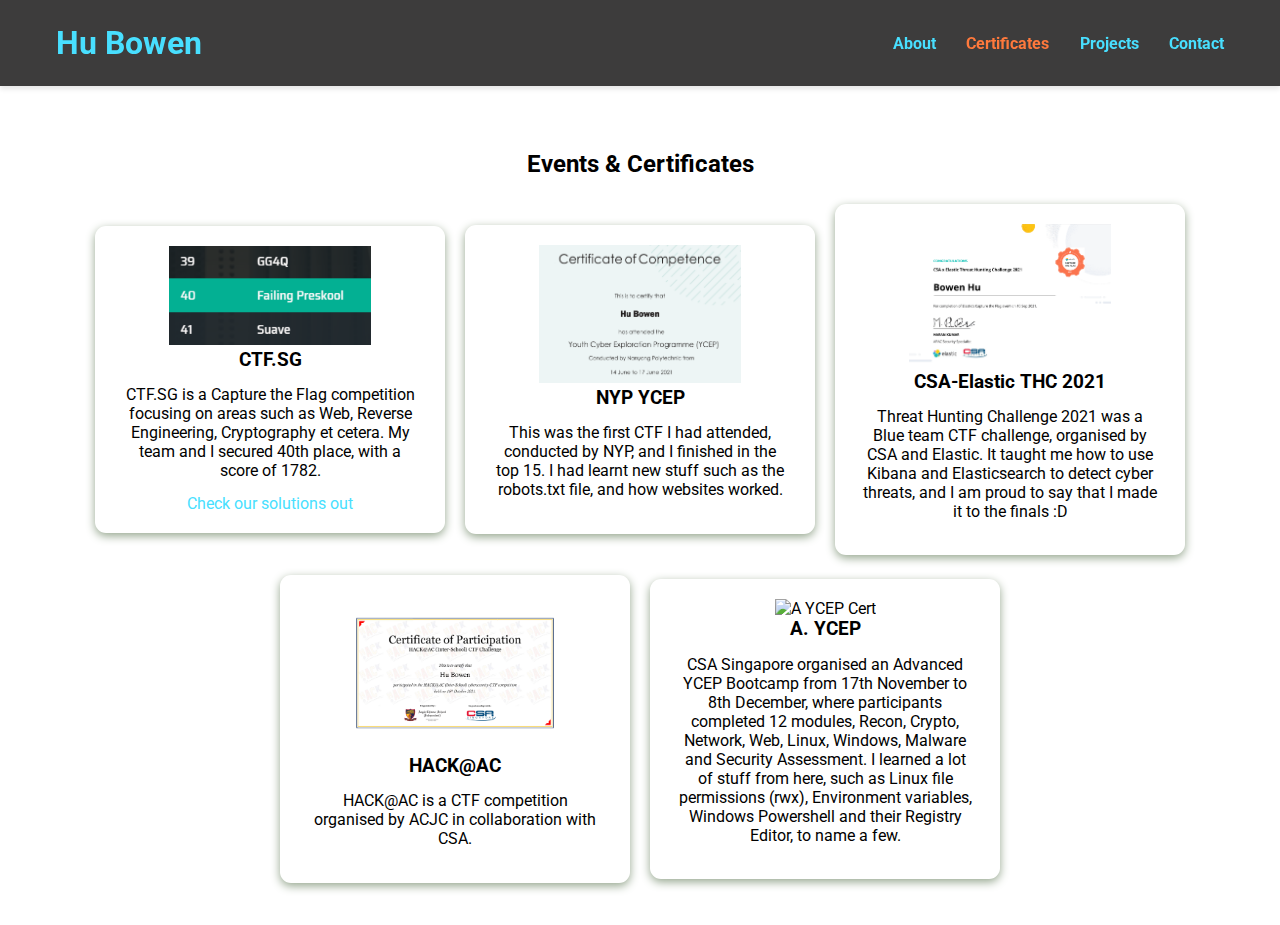
==== certs.html @ 8ffe0ab8 "Added HACK@AC" ====
<!DOCTYPE html>
<html lang="en">
<head>
    <meta charset="UTF-8">
    <meta http-equiv="X-UA-Compatible" content="IE=edge" />
    <meta name="viewport" content="width=device-width, initial-scale=1.0" />
    <title>Hu Bowen | Certificates</title>
    
    <!-- CSS -->
    <link rel="stylesheet" href="assets/css/styles.css"/>

    <!-- Favicons -->
    <link rel="icon" type="image/png" sizes="32x32" href="assets/icons/favicon-32x32.png">

    <!-- CSS CDN -->
    <link rel="stylesheet" href="https://cdnjs.cloudflare.com/ajax/libs/animate.css/4.1.1/animate.min.css">
</head>
<body>
    <!-- Nav Bar -->
    <nav>
        <h1>Hu Bowen</h1>
        <ul class="navigation">
            <li><a href="./index.html" class="nav_link">About</a></li>
            <li><a href="./certs.html" class="nav_link active">Certificates</a></li>
            <li><a href="./projects.html" class="nav_link">Projects</a></li>
            <li><a href="./contact.html" class="nav_link">Contact</a></li>
        </ul>

        <button class="burger-menu" id="burger-menu">
           <ion-icon class="bars" name="menu-outline"></ion-icon>
        </button>
    </nav>

    <!-- Transition Handler -->
    <main id="swup" class="transition-fade">
        <!-- Certificates -->
        <section class="certificates" id="certs">
            <h2 class="certs-header">Events & Certificates</h2>

            <div class="certs-container">
                <div class="cert-container cert-card">
                    <img src="assets/images/certs/CTFSG.png" alt="CTFSG" loading="lazy" class="certs-pic"/>
                    <h3 class="cert-title">CTF.SG</h3>
                    <p class="cert-details">
                        CTF.SG is a Capture the Flag competition focusing on areas such as Web,
                        Reverse Engineering, Cryptography et cetera. My team and I secured 40th place, with a score of 1782.
                    </p>
                    <a href="https://gist.github.com/wHo69/78b3a89e1e554e4aa8acd1f747c361bf">Check our solutions out</a>
                </div>

                <div class="cert-container cert-card">
                        <img src="assets/images/certs/YCEP_Bowen-cropped.png" alt="YCEP" loading="lazy" class="certs-pic"/>
                        <h3 class="cert-title">NYP YCEP</h3>
                        <p class="cert-details">
                            This was the first CTF I had attended, conducted by NYP, and I finished in the top 15.
                            I had learnt new stuff such as the robots.txt file, and how websites worked.
                        </p>
                </div>

                <div class="cert-container cert-card">
                        <img src="assets/images/certs/Bowen_THC2021_Cert-1.png" alt="THC CTF" loading="lazy" class="certs-pic"/>
                        <h3 class="cert-title">CSA-Elastic THC 2021</h3>
                        <p class="cert-details">
                            Threat Hunting Challenge 2021 was a Blue team CTF challenge, organised by CSA and Elastic.
                            It taught me how to use Kibana and Elasticsearch to detect cyber threats, and I am proud
                            to say that I made it to the finals :D
                        </p>
                </div>
            </div>

            <div class="certs-container">
                <div class="cert-container cert-card">
                    <img src="assets/images/certs/HACK@AC_HB-1.png" alt="HACK@AC" loading="lazy" class="certs-pic"/>
                    <h3 class="cert-title">HACK@AC</h3>
                    <p class="cert-details">
                        HACK@AC is a CTF competition organised by ACJC in collaboration with CSA.
                    </p>
                </div>

                <div class="cert-container cert-card">
                    <img src="assets/images/certs/52. Hu-Bowen-cert.png" alt="A YCEP Cert" loading="lazy" class="certs-pic"/>
                    <h3 class="cert-title">A. YCEP</h3>
                    <p class="cert-details">
                        CSA Singapore organised an Advanced YCEP Bootcamp from 17th November to 8th December, where participants
                        completed 12 modules, Recon, Crypto, Network, Web, Linux, Windows, Malware and Security Assessment.
                        I learned a lot of stuff from here, such as Linux file permissions (rwx), Environment variables,
                        Windows Powershell and their Registry Editor, to name a few.
                    </p>
                </div>
            </div>
        </section>
    </main>
    
    <!-- Script Sources -->
    <script src="https://unpkg.com/swup@latest/dist/swup.min.js"></script> 
    <script src="assets/js/app.js"></script>

    <!-- Ion icons scripts -->
    <script type="module" src="https://unpkg.com/ionicons@5.5.2/dist/ionicons/ionicons.esm.js"></script>
    <script nomodule src="https://unpkg.com/ionicons@5.5.2/dist/ionicons/ionicons.js"></script>
</body>
</html>
---- assets/css/styles.css ----
@import url("https://fonts.googleapis.com/css2?family=Roboto:ital,wght@0,400;0,900;1,700&display=swap");

/* Variables */
:root {
    --font-family: "Roboto", sans-serf;
    --normal-font: 400;
    --bold-font: 700;
    --bolder-font: 900;
    --bg-color: #3d3c3c;
    --primary-color: #48dfff;
    --secondary-color: #ff793c;
    --primary-shadow: #95a68e;
    --secondary-shadow: #a17a69;
    --bottom-margin: 0.5rem;
    --bottom-margin-2: 1rem;
    --line-height: 1.7rem;
    --transition: 0.3s;
}

html {
    scroll-behavior: smooth;
}

/* CSS Resets */
* {
    margin: 0;
    padding: 0;
    box-sizing: border-box;
}

ul {
    list-style-type: none;
}

a {
    text-decoration: none;
    color: var(--primary-color);
}

a:hover {
    color: var(--secondary-color);
}

body {
    font-family: var(--font-family);
}

/* Page Transitions */
.transition-fade {
    opacity: 1;
    transition: 0.5s;
}

html.is-animating .transition-fade {
    opacity: 0;
}

/* Nav Bar Styling */
nav {
    position: sticky;
    top: 0;
    left: 0;
    z-index: 1;
    display: flex;
    align-items: center;
    justify-content: space-between;
    padding: 1.5rem 3.5rem;
    background-color: var(--bg-color);
    box-shadow: 0 3px 5px rgba(0, 0, 0, 0.1);
}

.active {
    color: var(--secondary-color);
}

nav h1 {
    color: var(--primary-color);
}

nav a {
    color: var(--primary-color);
    transition: var(--transition);
}
nav a:hover {
    color: var(--secondary-color);
    border-bottom: 2px solid var(--secondary-color);
}

nav ul {
    display: flex;
    gap: 1.9rem;
}

nav ul li {
    font-weight: var(--bold-font);
}

/* Hide Burger */
.burger-menu {
    color: var(--primary-color);
    font-size: 2rem;
    border: 0;
    background-color: transparent;
    cursor: pointer;
    display: none;
}

/* About Me Styling */
.hero {
    display: flex;
    align-items: center;
    justify-content: center;
    gap: 2.5rem;
    max-width: 68.75rem;
    margin: auto;
}

.hero img {
    height: 25rem;
    width: 25rem;
}

.bio {
    width: 25rem;
    padding: 0.625rem;
    border-radius: 6px;
    box-shadow: 0 2px 15px 2px var(--primary-shadow);
}

.bio h1 {
    margin-bottom: var(--bottom-margin);
}

.bio p {
    line-height: var(--line-height);
    padding: 0.3rem 0;
}

/* Skills Styling */
.skills {
    max-width: 68.75rem;
    text-align: center;
    margin: 2.5rem auto auto;
}

.skill-header {
    margin-bottom: 1rem;
}

.skills-wrapper img {
    padding: 1.25rem;
}

.icon {
    width: 11.875rem;
    height: 11.25rem;
}

.icon-card {
    background-color: #fff;
    border-radius: 11px;
    box-shadow: 0 3px 10px var(--secondary-shadow);
    padding: 20px;
    margin: 10px;
}

/* Certs Styling */
.certificates {
    padding: 32px 0;
    margin-top: 2rem;
}

.certs-pic {
    width: 65%;
    height: 60%;
}

.certs-container {
    display: flex;
    align-items: center;
    justify-content: center;
}

.certs-header {
    text-align: center;
    margin-bottom: 1rem;
}

.cert-container {
    text-align: center;
    width: 21.875rem;
    padding: 1rem;
}

.cert-container p {
    padding: 0.4rem;
}

.cert-title {
    margin-bottom: var(--bottom-margin);
}

.cert-details {
    margin-bottom: var(--bottom-margin);
}

.cert-card {
    background-color: #fff;
    border-radius: 11px;
    box-shadow: 0 3px 10px var(--primary-shadow);
    padding: 20px;
    margin: 10px;
}

/* Small device Styling */
@media screen and (max-width: 720px) {
    /* Nav Bar */
    nav ul {
        position: fixed;
        background-color: var(--bg-color);
        flex-direction: column;
        top: 86px;
        left: 50%;
        width: 50%;
        text-align: center;
        transform: translateX(120%);
        transition: transform 0.5s ease-in;
    }
    nav ul li {
        margin: 8px;
    }
    .burger-menu {
        display: block;
    }
    nav ul.show {
        transform: translateX(0);
    }

    /* About Me */
    .hero {
        margin-top: -1rem;
        flex-direction: column;
        gap: 0;
    }
    .hero img {
        height: 20rem;
        width: 20rem;
    }
    .bio {
        width: 20.5rem;
    }

    /* Skill Section */
    .icon {
        width: 5.875rem;
        height: 5.875rem;
    }

    /* Certs Section */
    .certs-container {
        flex-direction: column;
    }
    .cert-container {
        width: 20.875rem;
    }
}

/* For ultra small displays */
@media screen and (max-width: 420px) {
    .hero img {
        height: 15rem;
        width: 15rem;
    }
    
    .bio {
        width: 18.3rem;
    }

    .cert-container {
        width: 17.875rem;
    }
}
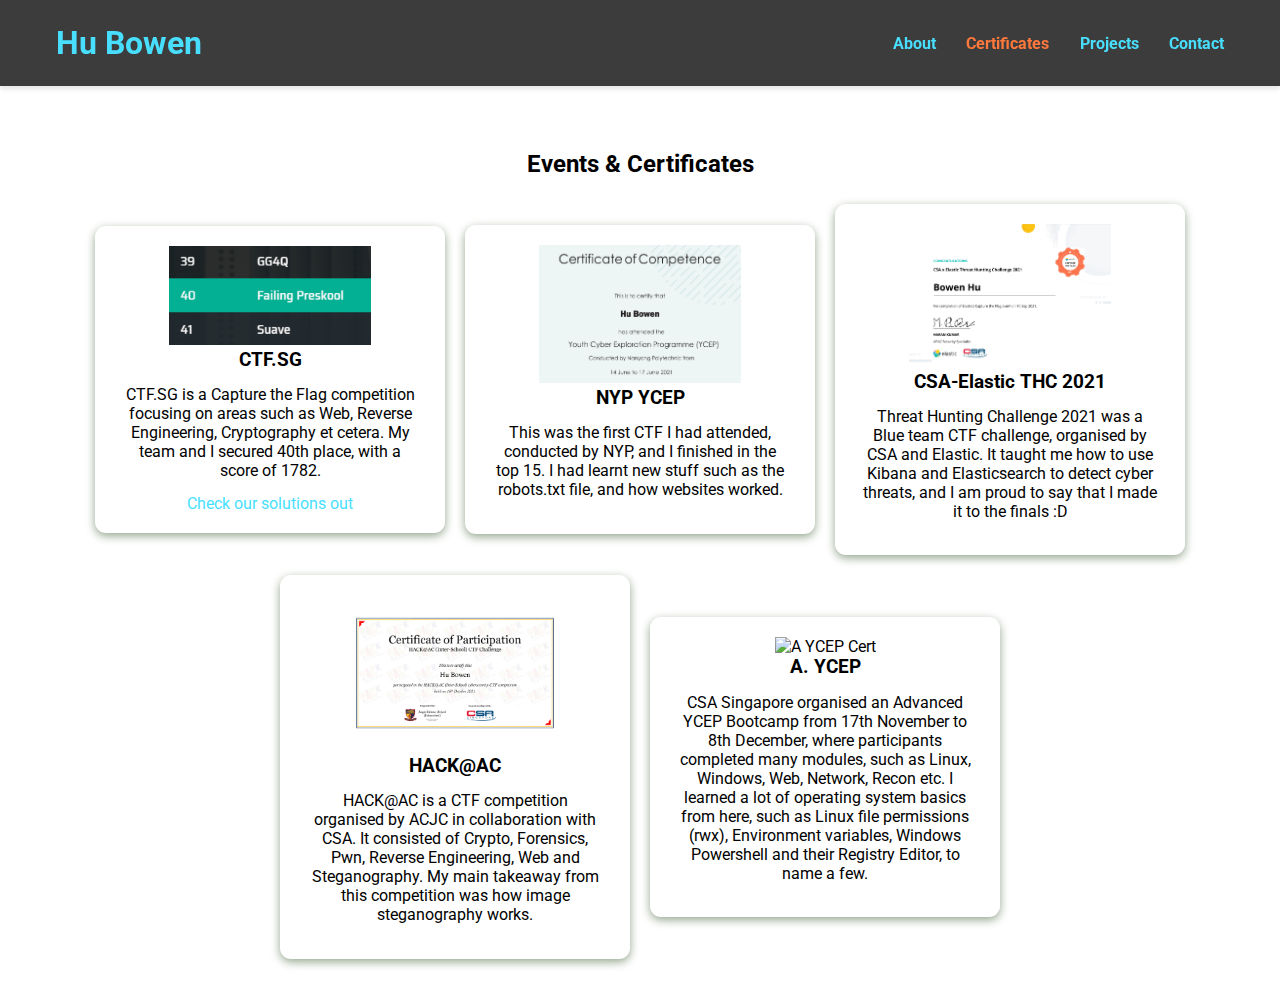
==== commit 6183c88f: "Updated HACK@AC" ====
--- a/certs.html
+++ b/certs.html
@@ -38,7 +38,7 @@
             <h2 class="certs-header">Events & Certificates</h2>
 
             <div class="certs-container">
-                <div class="cert-container cert-card">
+                <div class="cert-container cert-card animate__animated animate__pulse">
                     <img src="assets/images/certs/CTFSG.png" alt="CTFSG" loading="lazy" class="certs-pic"/>
                     <h3 class="cert-title">CTF.SG</h3>
                     <p class="cert-details">
@@ -48,7 +48,7 @@
                     <a href="https://gist.github.com/wHo69/78b3a89e1e554e4aa8acd1f747c361bf">Check our solutions out</a>
                 </div>
 
-                <div class="cert-container cert-card">
+                <div class="cert-container cert-card animate__animated animate__pulse">
                         <img src="assets/images/certs/YCEP_Bowen-cropped.png" alt="YCEP" loading="lazy" class="certs-pic"/>
                         <h3 class="cert-title">NYP YCEP</h3>
                         <p class="cert-details">
@@ -57,7 +57,7 @@
                         </p>
                 </div>
 
-                <div class="cert-container cert-card">
+                <div class="cert-container cert-card animate__animated animate__pulse">
                         <img src="assets/images/certs/Bowen_THC2021_Cert-1.png" alt="THC CTF" loading="lazy" class="certs-pic"/>
                         <h3 class="cert-title">CSA-Elastic THC 2021</h3>
                         <p class="cert-details">
@@ -69,21 +69,23 @@
             </div>
 
             <div class="certs-container">
-                <div class="cert-container cert-card">
+                <div class="cert-container cert-card animate__animated animate__pulse">
                     <img src="assets/images/certs/HACK@AC_HB-1.png" alt="HACK@AC" loading="lazy" class="certs-pic"/>
                     <h3 class="cert-title">HACK@AC</h3>
                     <p class="cert-details">
-                        HACK@AC is a CTF competition organised by ACJC in collaboration with CSA.
+                        HACK@AC is a CTF competition organised by ACJC in collaboration with CSA. It consisted of
+                        Crypto, Forensics, Pwn, Reverse Engineering, Web and Steganography. My main takeaway from this
+                        competition was how image steganography works.
                     </p>
                 </div>
 
-                <div class="cert-container cert-card">
+                <div class="cert-container cert-card animate__animated animate__pulse">
                     <img src="assets/images/certs/52. Hu-Bowen-cert.png" alt="A YCEP Cert" loading="lazy" class="certs-pic"/>
                     <h3 class="cert-title">A. YCEP</h3>
                     <p class="cert-details">
                         CSA Singapore organised an Advanced YCEP Bootcamp from 17th November to 8th December, where participants
-                        completed 12 modules, Recon, Crypto, Network, Web, Linux, Windows, Malware and Security Assessment.
-                        I learned a lot of stuff from here, such as Linux file permissions (rwx), Environment variables,
+                        completed many modules, such as Linux, Windows, Web, Network, Recon etc.
+                        I learned a lot of operating system basics from here, such as Linux file permissions (rwx), Environment variables,
                         Windows Powershell and their Registry Editor, to name a few.
                     </p>
                 </div>
--- a/assets/css/styles.css
+++ b/assets/css/styles.css
@@ -35,6 +35,7 @@
 a {
     text-decoration: none;
     color: var(--primary-color);
+    transition: var(--transition);
 }
 
 a:hover {
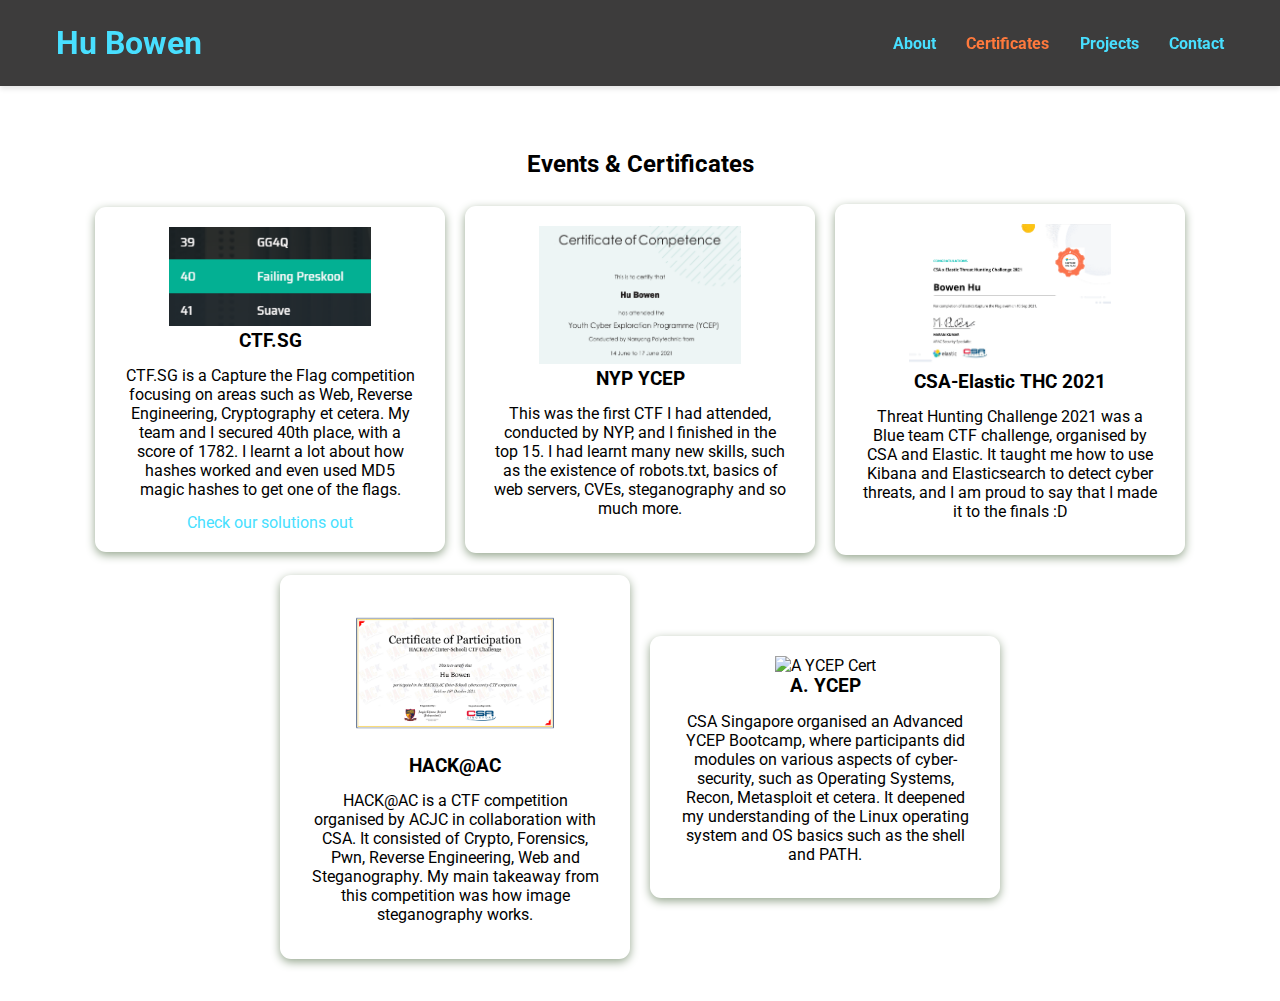
==== commit 5610302a: "Update certs.html" ====
--- a/certs.html
+++ b/certs.html
@@ -44,6 +44,8 @@
                     <p class="cert-details">
                         CTF.SG is a Capture the Flag competition focusing on areas such as Web,
                         Reverse Engineering, Cryptography et cetera. My team and I secured 40th place, with a score of 1782.
+                        I learnt a lot about how hashes worked and even used MD5 magic hashes to get one of
+                        the flags.
                     </p>
                     <a href="https://gist.github.com/wHo69/78b3a89e1e554e4aa8acd1f747c361bf">Check our solutions out</a>
                 </div>
@@ -53,7 +55,8 @@
                         <h3 class="cert-title">NYP YCEP</h3>
                         <p class="cert-details">
                             This was the first CTF I had attended, conducted by NYP, and I finished in the top 15.
-                            I had learnt new stuff such as the robots.txt file, and how websites worked.
+                            I had learnt many new skills, such as the existence of robots.txt, basics of web servers,
+                            CVEs, steganography and so much more.
                         </p>
                 </div>
 
@@ -83,10 +86,9 @@
                     <img src="assets/images/certs/52. Hu-Bowen-cert.png" alt="A YCEP Cert" loading="lazy" class="certs-pic"/>
                     <h3 class="cert-title">A. YCEP</h3>
                     <p class="cert-details">
-                        CSA Singapore organised an Advanced YCEP Bootcamp from 17th November to 8th December, where participants
-                        completed many modules, such as Linux, Windows, Web, Network, Recon etc.
-                        I learned a lot of operating system basics from here, such as Linux file permissions (rwx), Environment variables,
-                        Windows Powershell and their Registry Editor, to name a few.
+                        CSA Singapore organised an Advanced YCEP Bootcamp, where participants did modules on various aspects
+                        of cyber-security, such as Operating Systems, Recon, Metasploit et cetera. It deepened my understanding
+                        of the Linux operating system and OS basics such as the shell and PATH.
                     </p>
                 </div>
             </div>
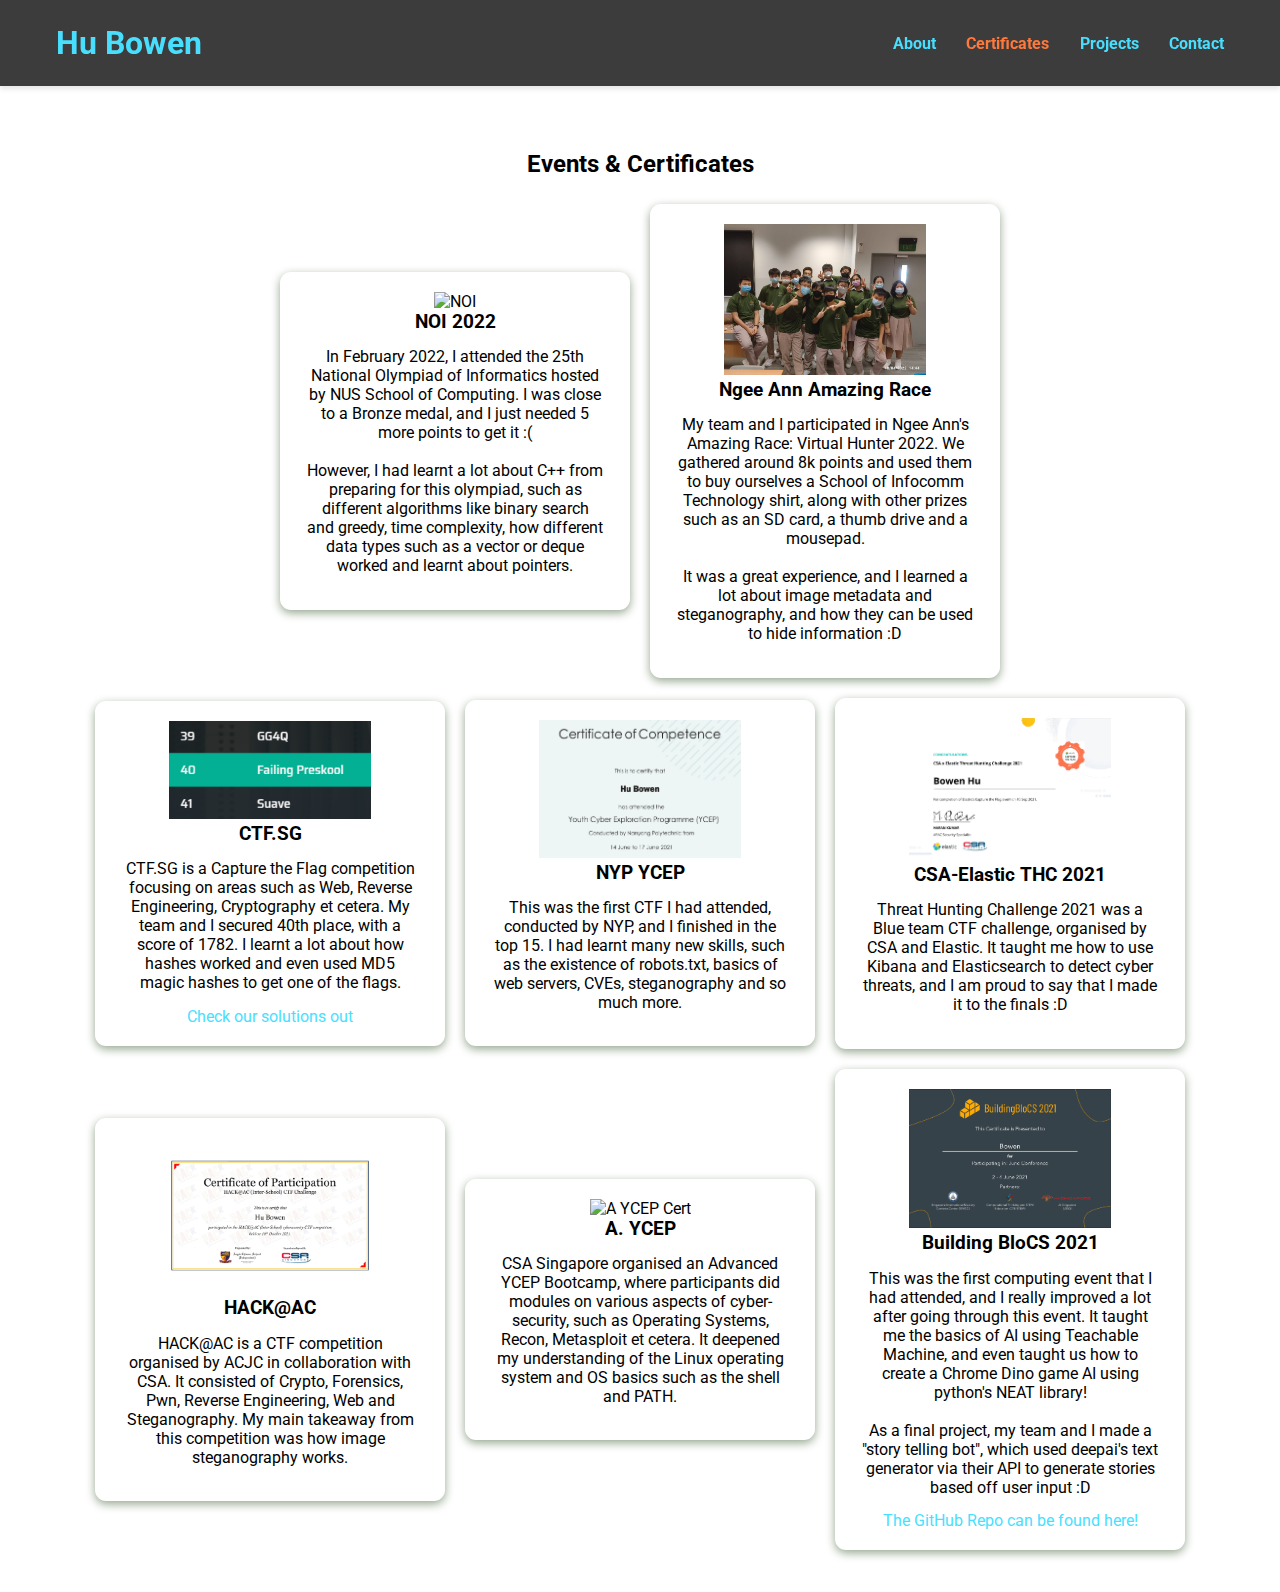
==== commit 94508f95: "Added NP Amazing Race" ====
--- a/certs.html
+++ b/certs.html
@@ -36,6 +36,34 @@
         <!-- Certificates -->
         <section class="certificates" id="certs">
             <h2 class="certs-header">Events & Certificates</h2>
+
+            <div class="certs-container">
+                <div class="cert-container cert-card animate__animated animate__pulse">
+                    <img src="assets/images/certs/NOI.jpeg" alt="NOI" loading="lazy" class="certs-pic"/>
+                    <h3 class="cert-title">NOI 2022</h3>
+                    <p class="cert-details">
+                        In February 2022, I attended the 25th National Olympiad of Informatics hosted by NUS School of Computing.
+                        I was close to a Bronze medal, and I just needed 5 more points to get it :(
+                        <br><br>
+                        However, I had learnt a lot about C++ from preparing for this olympiad, such as different algorithms
+                        like binary search and greedy, time complexity, how different data types such as a vector or deque worked
+                        and learnt about pointers.
+                    </p>
+                </div>
+
+                <div class="cert-container cert-card animate__animated animate__pulse">
+                    <img src="assets/images/certs/AmazingRace.jpg" alt="NP Amazing Race" loading="lazy" class="certs-pic"/>
+                    <h3 class="cert-title">Ngee Ann Amazing Race</h3>
+                    <p class="cert-details">
+                        My team and I participated in Ngee Ann's Amazing Race: Virtual Hunter 2022. We gathered
+                        around 8k points and used them to buy ourselves a School of Infocomm Technology shirt,
+                        along with other prizes such as an SD card, a thumb drive and a mousepad.
+                        <br><br>
+                        It was a great experience, and I learned a lot about image metadata and steganography,
+                        and how they can be used to hide information :D
+                    </p>
+                </div>
+            </div>
 
             <div class="certs-container">
                 <div class="cert-container cert-card animate__animated animate__pulse">
@@ -91,6 +119,21 @@
                         of the Linux operating system and OS basics such as the shell and PATH.
                     </p>
                 </div>
+
+                <div class="cert-container cert-card animate__animated animate__pulse">
+                    <img src="assets/images/certs/Bowen%20-%20June%20Conference-1.png" alt="Building BloCS" loading="lazy" class="certs-pic"/>
+                    <h3 class="cert-title">Building BloCS 2021</h3>
+                    <p class="cert-details">
+                        This was the first computing event that I had attended, and I really improved a lot after going
+                        through this event. It taught me the basics of AI using Teachable Machine, and even taught us
+                        how to create a Chrome Dino game AI using python's NEAT library!
+                        <br><br>
+                        As a final project, my team and I made a "story telling bot", which used deepai's text generator
+                        via their API to generate stories based off user input :D
+                    </p>
+
+                    <a href="https://github.com/junjayng1508/BBCSAIWinpetition2021Team2_icantfindaname.py">The GitHub Repo can be found here!</a>
+                </div>
             </div>
         </section>
     </main>
--- a/assets/css/styles.css
+++ b/assets/css/styles.css
@@ -190,7 +190,6 @@
 .cert-container {
     text-align: center;
     width: 21.875rem;
-    padding: 1rem;
 }
 
 .cert-container p {
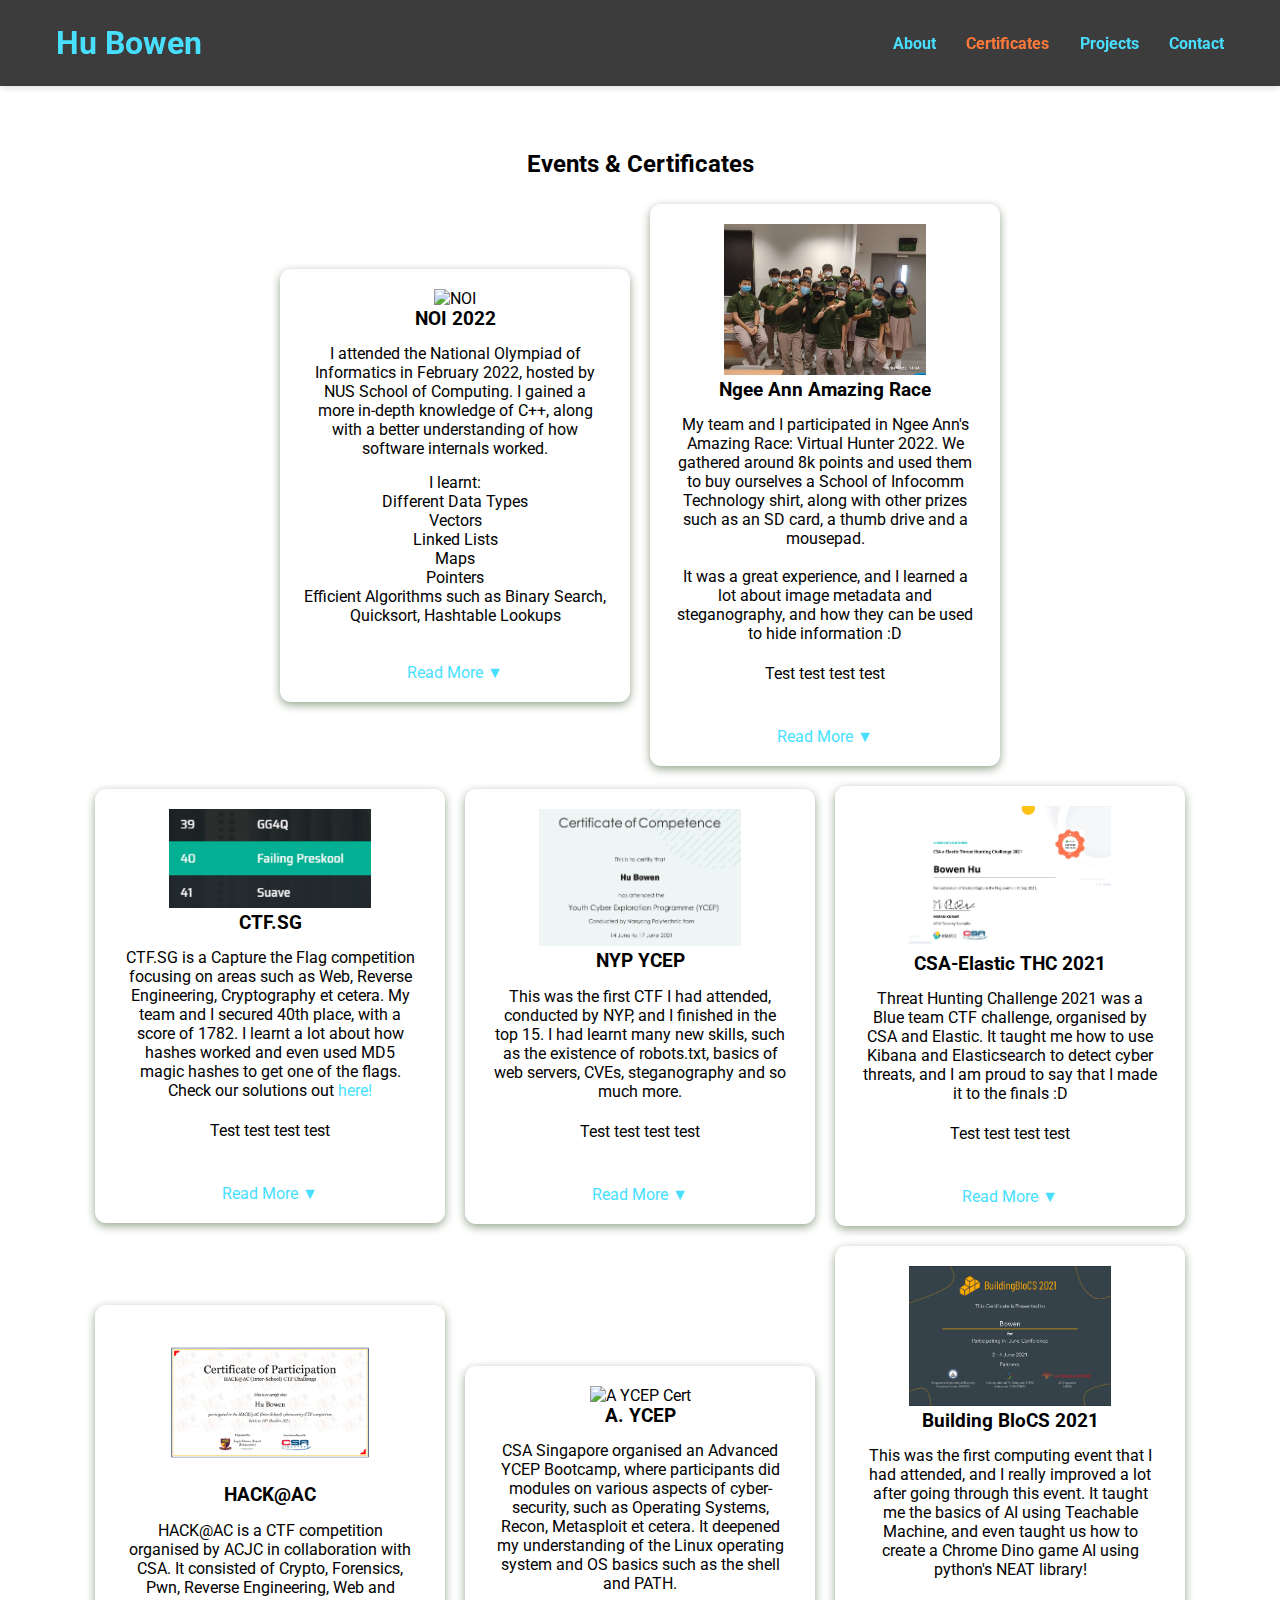
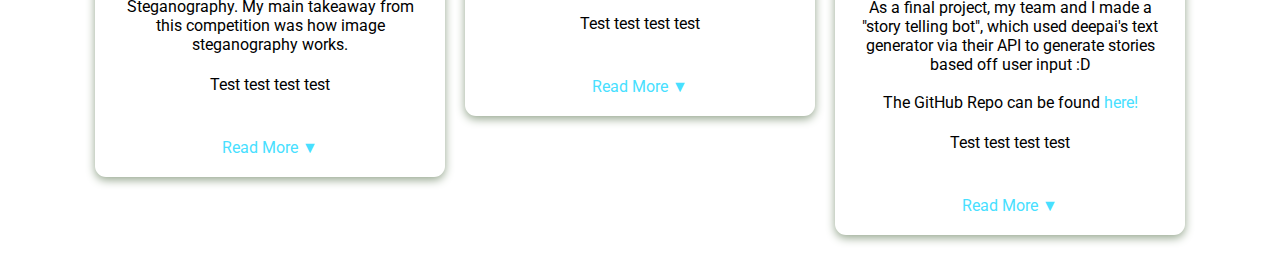
==== commit 03fe0bc9: "Added read more and touched up certs." ====
--- a/certs.html
+++ b/certs.html
@@ -1,13 +1,17 @@
 <!DOCTYPE html>
+<!--suppress HtmlUnknownAnchorTarget -->
 <html lang="en">
 <head>
     <meta charset="UTF-8">
     <meta http-equiv="X-UA-Compatible" content="IE=edge" />
     <meta name="viewport" content="width=device-width, initial-scale=1.0" />
     <title>Hu Bowen | Certificates</title>
-    
+
     <!-- CSS -->
     <link rel="stylesheet" href="assets/css/styles.css"/>
+
+    <!-- Scripts -->
+    <script src="https://ajax.googleapis.com/ajax/libs/jquery/2.1.1/jquery.min.js"></script>
 
     <!-- Favicons -->
     <link rel="icon" type="image/png" sizes="32x32" href="assets/icons/favicon-32x32.png">
@@ -31,6 +35,18 @@
         </button>
     </nav>
 
+    <!-- Read More / Read Less Handler -->
+    <script type="text/javascript">
+        function readMoreLess(textToShow, btn) {
+            btn.click(function(){
+                var readmore = textToShow;
+                var aText = readmore.is(':visible') ? 'Read More ▼' : 'Read Less ▲';
+                $(this).text(aText);
+                readmore.slideToggle();
+            });
+        }
+    </script>
+
     <!-- Transition Handler -->
     <main id="swup" class="transition-fade">
         <!-- Certificates -->
@@ -42,13 +58,30 @@
                     <img src="assets/images/certs/NOI.jpeg" alt="NOI" loading="lazy" class="certs-pic"/>
                     <h3 class="cert-title">NOI 2022</h3>
                     <p class="cert-details">
-                        In February 2022, I attended the 25th National Olympiad of Informatics hosted by NUS School of Computing.
-                        I was close to a Bronze medal, and I just needed 5 more points to get it :(
-                        <br><br>
-                        However, I had learnt a lot about C++ from preparing for this olympiad, such as different algorithms
-                        like binary search and greedy, time complexity, how different data types such as a vector or deque worked
-                        and learnt about pointers.
-                    </p>
+                        I attended the National Olympiad of Informatics in February 2022, hosted by NUS School of Computing.
+                        I gained a more in-depth knowledge of C++, along with a better understanding of how software internals worked.
+                    </p>
+                    <ul id="readmore-noi" class="hidden-more">
+                        <li>I learnt:</li>
+                        <li>Different Data Types
+                            <ul>
+                                <li>Vectors</li>
+                                <li>Linked Lists</li>
+                                <li>Maps</li>
+                                <li>Pointers</li>
+                            </ul>
+                        </li>
+                        <li>Efficient Algorithms such as Binary Search, Quicksort, Hashtable Lookups</li>
+                    </ul>
+                    <br><br>
+                    <a class="read-more" id="a-noi">Read More ▼</a>
+
+                    <script type="text/javascript">
+                        readMoreLess($("#readmore-noi"), $("#a-noi"));
+                        document.addEventListener("swup:contentReplaced", function () {
+                            readMoreLess($("#readmore-noi"), $("#a-noi"));
+                        })
+                    </script>
                 </div>
 
                 <div class="cert-container cert-card animate__animated animate__pulse">
@@ -62,6 +95,19 @@
                         It was a great experience, and I learned a lot about image metadata and steganography,
                         and how they can be used to hide information :D
                     </p>
+
+                    <p id="readmore-np" class="hidden-more">
+                        Test test test test
+                    </p>
+                    <br><br>
+                    <a class="read-more" id="a-np">Read More ▼</a>
+
+                    <script type="text/javascript">
+                        readMoreLess($("#readmore-np"), $("#a-np"));
+                        document.addEventListener("swup:contentReplaced", function () {
+                            readMoreLess($("#readmore-np"), $("#a-np"));
+                        })
+                    </script>
                 </div>
             </div>
 
@@ -73,29 +119,67 @@
                         CTF.SG is a Capture the Flag competition focusing on areas such as Web,
                         Reverse Engineering, Cryptography et cetera. My team and I secured 40th place, with a score of 1782.
                         I learnt a lot about how hashes worked and even used MD5 magic hashes to get one of
-                        the flags.
-                    </p>
-                    <a href="https://gist.github.com/wHo69/78b3a89e1e554e4aa8acd1f747c361bf">Check our solutions out</a>
-                </div>
-
-                <div class="cert-container cert-card animate__animated animate__pulse">
-                        <img src="assets/images/certs/YCEP_Bowen-cropped.png" alt="YCEP" loading="lazy" class="certs-pic"/>
-                        <h3 class="cert-title">NYP YCEP</h3>
-                        <p class="cert-details">
-                            This was the first CTF I had attended, conducted by NYP, and I finished in the top 15.
-                            I had learnt many new skills, such as the existence of robots.txt, basics of web servers,
-                            CVEs, steganography and so much more.
-                        </p>
-                </div>
-
-                <div class="cert-container cert-card animate__animated animate__pulse">
-                        <img src="assets/images/certs/Bowen_THC2021_Cert-1.png" alt="THC CTF" loading="lazy" class="certs-pic"/>
-                        <h3 class="cert-title">CSA-Elastic THC 2021</h3>
-                        <p class="cert-details">
-                            Threat Hunting Challenge 2021 was a Blue team CTF challenge, organised by CSA and Elastic.
-                            It taught me how to use Kibana and Elasticsearch to detect cyber threats, and I am proud
-                            to say that I made it to the finals :D
-                        </p>
+                        the flags. Check our solutions out <a href="https://gist.github.com/wHo69/78b3a89e1e554e4aa8acd1f747c361bf">here!</a>
+                    </p>
+
+                    <p id="readmore-ctfsg" class="hidden-more">
+                        Test test test test
+                    </p>
+                    <br><br>
+                    <a class="read-more" id="a-ctfsg">Read More ▼</a>
+
+                    <script type="text/javascript">
+                        readMoreLess($("#readmore-ctfsg"), $("#a-ctfsg"));
+                        document.addEventListener("swup:contentReplaced", function () {
+                            readMoreLess($("#readmore-ctfsg"), $("#a-ctfsg"));
+                        })
+                    </script>
+                </div>
+
+                <div class="cert-container cert-card animate__animated animate__pulse">
+                    <img src="assets/images/certs/YCEP_Bowen-cropped.png" alt="YCEP" loading="lazy" class="certs-pic"/>
+                    <h3 class="cert-title">NYP YCEP</h3>
+                    <p class="cert-details">
+                        This was the first CTF I had attended, conducted by NYP, and I finished in the top 15.
+                        I had learnt many new skills, such as the existence of robots.txt, basics of web servers,
+                        CVEs, steganography and so much more.
+                    </p>
+
+                    <p id="readmore-ycep" class="hidden-more">
+                        Test test test test
+                    </p>
+                    <br><br>
+                    <a class="read-more" id="a-ycep">Read More ▼</a>
+
+                    <script type="text/javascript">
+                        readMoreLess($("#readmore-ycep"), $("#a-ycep"));
+                        document.addEventListener("swup:contentReplaced", function () {
+                            readMoreLess($("#readmore-ycep"), $("#a-ycep"));
+                        })
+                    </script>
+                </div>
+
+                <div class="cert-container cert-card animate__animated animate__pulse">
+                    <img src="assets/images/certs/Bowen_THC2021_Cert-1.png" alt="THC CTF" loading="lazy" class="certs-pic"/>
+                    <h3 class="cert-title">CSA-Elastic THC 2021</h3>
+                    <p class="cert-details">
+                        Threat Hunting Challenge 2021 was a Blue team CTF challenge, organised by CSA and Elastic.
+                        It taught me how to use Kibana and Elasticsearch to detect cyber threats, and I am proud
+                        to say that I made it to the finals :D
+                    </p>
+
+                    <p id="readmore-thc" class="hidden-more">
+                        Test test test test
+                    </p>
+                    <br><br>
+                    <a class="read-more" id="a-thc">Read More ▼</a>
+
+                    <script type="text/javascript">
+                        readMoreLess($("#readmore-thc"), $("#a-thc"));
+                        document.addEventListener("swup:contentReplaced", function () {
+                            readMoreLess($("#readmore-thc"), $("#a-thc"));
+                        })
+                    </script>
                 </div>
             </div>
 
@@ -108,6 +192,19 @@
                         Crypto, Forensics, Pwn, Reverse Engineering, Web and Steganography. My main takeaway from this
                         competition was how image steganography works.
                     </p>
+
+                    <p id="readmore-ac" class="hidden-more">
+                        Test test test test
+                    </p>
+                    <br><br>
+                    <a class="read-more" id="a-ac">Read More ▼</a>
+
+                    <script type="text/javascript">
+                        readMoreLess($("#readmore-ac"), $("#a-ac"));
+                        document.addEventListener("swup:contentReplaced", function () {
+                            readMoreLess($("#readmore-ac"), $("#a-ac"));
+                        })
+                    </script>
                 </div>
 
                 <div class="cert-container cert-card animate__animated animate__pulse">
@@ -118,6 +215,19 @@
                         of cyber-security, such as Operating Systems, Recon, Metasploit et cetera. It deepened my understanding
                         of the Linux operating system and OS basics such as the shell and PATH.
                     </p>
+
+                    <p id="readmore-aycep" class="hidden-more">
+                        Test test test test
+                    </p>
+                    <br><br>
+                    <a class="read-more" id="a-aycep">Read More ▼</a>
+
+                    <script type="text/javascript">
+                        readMoreLess($("#readmore-aycep"), $("#a-aycep"));
+                        document.addEventListener("swup:contentReplaced", function () {
+                            readMoreLess($("#readmore-aycep"), $("#a-aycep"));
+                        })
+                    </script>
                 </div>
 
                 <div class="cert-container cert-card animate__animated animate__pulse">
@@ -130,16 +240,29 @@
                         <br><br>
                         As a final project, my team and I made a "story telling bot", which used deepai's text generator
                         via their API to generate stories based off user input :D
-                    </p>
-
-                    <a href="https://github.com/junjayng1508/BBCSAIWinpetition2021Team2_icantfindaname.py">The GitHub Repo can be found here!</a>
+                        <br><br>
+                        The GitHub Repo can be found <a href="https://github.com/junjayng1508/BBCSAIWinpetition2021Team2_icantfindaname.py">here!</a>
+                    </p>
+
+                    <p id="readmore-bbcs" class="hidden-more">
+                        Test test test test
+                    </p>
+                    <br><br>
+                    <a class="read-more" id="a-bbcs">Read More ▼</a>
+
+                    <script type="text/javascript">
+                        readMoreLess($("#readmore-bbcs"), $("#a-bbcs"));
+                        document.addEventListener("swup:contentReplaced", function () {
+                            readMoreLess($("#readmore-bbcs"), $("#a-bbcs"));
+                        })
+                    </script>
                 </div>
             </div>
         </section>
     </main>
-    
+
     <!-- Script Sources -->
-    <script src="https://unpkg.com/swup@latest/dist/swup.min.js"></script> 
+    <script src="https://unpkg.com/swup@latest/dist/swup.min.js"></script>
     <script src="assets/js/app.js"></script>
 
     <!-- Ion icons scripts -->
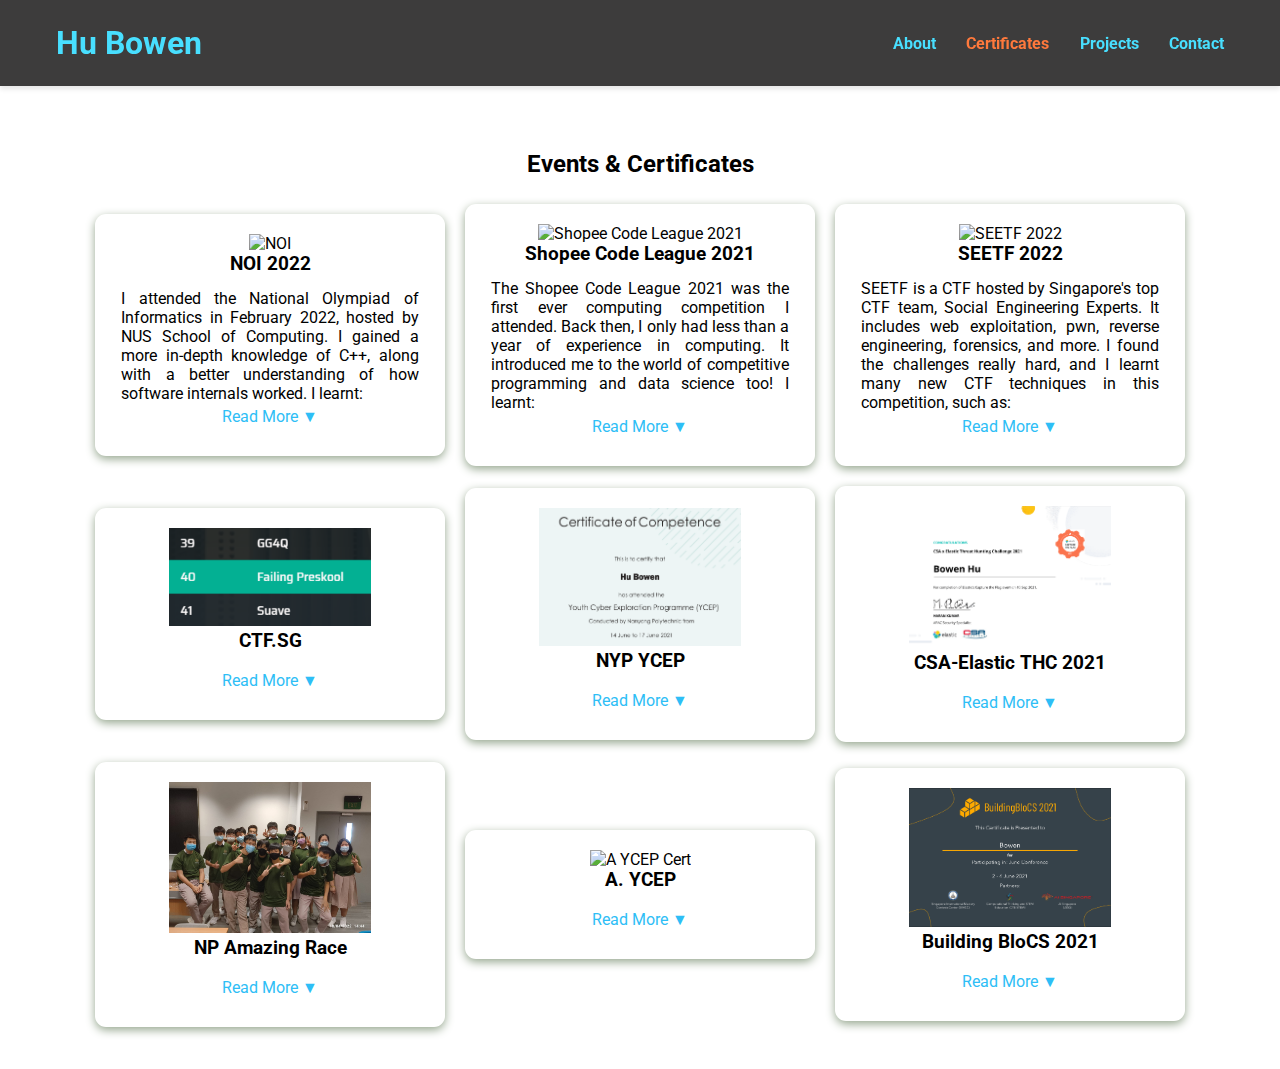
==== commit 428187ef: "Added shopee and SEETF" ====
--- a/certs.html
+++ b/certs.html
@@ -11,7 +11,7 @@
     <link rel="stylesheet" href="assets/css/styles.css"/>
 
     <!-- Scripts -->
-    <script src="https://ajax.googleapis.com/ajax/libs/jquery/2.1.1/jquery.min.js"></script>
+    <script type="text/javascript" src="https://ajax.googleapis.com/ajax/libs/jquery/2.1.1/jquery.min.js"></script>
 
     <!-- Favicons -->
     <link rel="icon" type="image/png" sizes="32x32" href="assets/icons/favicon-32x32.png">
@@ -35,20 +35,9 @@
         </button>
     </nav>
 
-    <!-- Read More / Read Less Handler -->
-    <script type="text/javascript">
-        function readMoreLess(textToShow, btn) {
-            btn.click(function(){
-                var readmore = textToShow;
-                var aText = readmore.is(':visible') ? 'Read More ▼' : 'Read Less ▲';
-                $(this).text(aText);
-                readmore.slideToggle();
-            });
-        }
-    </script>
-
     <!-- Transition Handler -->
     <main id="swup" class="transition-fade">
+
         <!-- Certificates -->
         <section class="certificates" id="certs">
             <h2 class="certs-header">Events & Certificates</h2>
@@ -60,9 +49,9 @@
                     <p class="cert-details">
                         I attended the National Olympiad of Informatics in February 2022, hosted by NUS School of Computing.
                         I gained a more in-depth knowledge of C++, along with a better understanding of how software internals worked.
+                        I learnt:
                     </p>
                     <ul id="readmore-noi" class="hidden-more">
-                        <li>I learnt:</li>
                         <li>Different Data Types
                             <ul>
                                 <li>Vectors</li>
@@ -72,42 +61,49 @@
                             </ul>
                         </li>
                         <li>Efficient Algorithms such as Binary Search, Quicksort, Hashtable Lookups</li>
+                        <li>Greedy Algorithm, Dynamic Programming and Recursive Functions</li>
+                        <li>Time Complexity and the Big O Notation</li>
                     </ul>
-                    <br><br>
+                    <br>
                     <a class="read-more" id="a-noi">Read More ▼</a>
-
-                    <script type="text/javascript">
-                        readMoreLess($("#readmore-noi"), $("#a-noi"));
-                        document.addEventListener("swup:contentReplaced", function () {
-                            readMoreLess($("#readmore-noi"), $("#a-noi"));
-                        })
-                    </script>
                 </div>
 
                 <div class="cert-container cert-card animate__animated animate__pulse">
-                    <img src="assets/images/certs/AmazingRace.jpg" alt="NP Amazing Race" loading="lazy" class="certs-pic"/>
-                    <h3 class="cert-title">Ngee Ann Amazing Race</h3>
+                    <img src="assets/images/certs/shopee.png" alt="Shopee Code League 2021" loading="lazy" class="certs-pic"/>
+                    <h3 class="cert-title">Shopee Code League 2021</h3>
                     <p class="cert-details">
-                        My team and I participated in Ngee Ann's Amazing Race: Virtual Hunter 2022. We gathered
-                        around 8k points and used them to buy ourselves a School of Infocomm Technology shirt,
-                        along with other prizes such as an SD card, a thumb drive and a mousepad.
-                        <br><br>
-                        It was a great experience, and I learned a lot about image metadata and steganography,
-                        and how they can be used to hide information :D
+                        The Shopee Code League 2021 was the first ever computing competition I attended. Back then,
+                        I only had less than a year of experience in computing. It introduced me to the world of
+                        competitive programming and data science too! I learnt:
+                        <br>
                     </p>
 
-                    <p id="readmore-np" class="hidden-more">
-                        Test test test test
+                    <ul id="readmore-shopee" class="hidden-more">
+                        <li>Machine learning basics & Tensorflow</li>
+                        <li>Multi-dimensional arrays like vectors and tensors</li>
+                        <li>Python's pandas library and it's data structures</li>
+                    </ul>
+                    <br>
+                    <a class="read-more" id="a-shopee">Read More ▼</a>
+                </div>
+                
+                <div class="cert-container cert-card animate__animated animate__pulse">
+                    <img src="assets/images/certs/seetf.png" alt="SEETF 2022" loading="lazy" class="certs-pic"/>
+                    <h3 class="cert-title">SEETF 2022</h3>
+                    <p class="cert-details">
+                        SEETF is a CTF hosted by Singapore's top CTF team, Social Engineering Experts. It includes web
+                        exploitation, pwn, reverse engineering, forensics, and more. I found the challenges really hard,
+                        and I learnt many new CTF techniques in this competition, such as:
                     </p>
-                    <br><br>
-                    <a class="read-more" id="a-np">Read More ▼</a>
-
-                    <script type="text/javascript">
-                        readMoreLess($("#readmore-np"), $("#a-np"));
-                        document.addEventListener("swup:contentReplaced", function () {
-                            readMoreLess($("#readmore-np"), $("#a-np"));
-                        })
-                    </script>
+                    <ul id="readmore-seetf" class="hidden-more">
+                        <li>Python Jail Escape</li>
+                        <li>Exploiting Python's eval()</li>
+                        <li>HTTP Request Smuggling</li>
+                        <li>File Path Traversal</li>
+                        <li>Regular Expressions</li>
+                    </ul>
+                    <br>
+                    <a class="read-more" id="a-seetf">Read More ▼</a>
                 </div>
             </div>
 
@@ -116,146 +112,74 @@
                     <img src="assets/images/certs/CTFSG.png" alt="CTFSG" loading="lazy" class="certs-pic"/>
                     <h3 class="cert-title">CTF.SG</h3>
                     <p class="cert-details">
-                        CTF.SG is a Capture the Flag competition focusing on areas such as Web,
-                        Reverse Engineering, Cryptography et cetera. My team and I secured 40th place, with a score of 1782.
-                        I learnt a lot about how hashes worked and even used MD5 magic hashes to get one of
-                        the flags. Check our solutions out <a href="https://gist.github.com/wHo69/78b3a89e1e554e4aa8acd1f747c361bf">here!</a>
                     </p>
 
                     <p id="readmore-ctfsg" class="hidden-more">
-                        Test test test test
                     </p>
-                    <br><br>
+                    <br>
                     <a class="read-more" id="a-ctfsg">Read More ▼</a>
-
-                    <script type="text/javascript">
-                        readMoreLess($("#readmore-ctfsg"), $("#a-ctfsg"));
-                        document.addEventListener("swup:contentReplaced", function () {
-                            readMoreLess($("#readmore-ctfsg"), $("#a-ctfsg"));
-                        })
-                    </script>
                 </div>
 
                 <div class="cert-container cert-card animate__animated animate__pulse">
                     <img src="assets/images/certs/YCEP_Bowen-cropped.png" alt="YCEP" loading="lazy" class="certs-pic"/>
                     <h3 class="cert-title">NYP YCEP</h3>
                     <p class="cert-details">
-                        This was the first CTF I had attended, conducted by NYP, and I finished in the top 15.
-                        I had learnt many new skills, such as the existence of robots.txt, basics of web servers,
-                        CVEs, steganography and so much more.
                     </p>
 
                     <p id="readmore-ycep" class="hidden-more">
-                        Test test test test
                     </p>
-                    <br><br>
+                    <br>
                     <a class="read-more" id="a-ycep">Read More ▼</a>
-
-                    <script type="text/javascript">
-                        readMoreLess($("#readmore-ycep"), $("#a-ycep"));
-                        document.addEventListener("swup:contentReplaced", function () {
-                            readMoreLess($("#readmore-ycep"), $("#a-ycep"));
-                        })
-                    </script>
                 </div>
 
                 <div class="cert-container cert-card animate__animated animate__pulse">
                     <img src="assets/images/certs/Bowen_THC2021_Cert-1.png" alt="THC CTF" loading="lazy" class="certs-pic"/>
                     <h3 class="cert-title">CSA-Elastic THC 2021</h3>
                     <p class="cert-details">
-                        Threat Hunting Challenge 2021 was a Blue team CTF challenge, organised by CSA and Elastic.
-                        It taught me how to use Kibana and Elasticsearch to detect cyber threats, and I am proud
-                        to say that I made it to the finals :D
                     </p>
 
                     <p id="readmore-thc" class="hidden-more">
-                        Test test test test
                     </p>
-                    <br><br>
+                    <br>
                     <a class="read-more" id="a-thc">Read More ▼</a>
-
-                    <script type="text/javascript">
-                        readMoreLess($("#readmore-thc"), $("#a-thc"));
-                        document.addEventListener("swup:contentReplaced", function () {
-                            readMoreLess($("#readmore-thc"), $("#a-thc"));
-                        })
-                    </script>
                 </div>
             </div>
 
             <div class="certs-container">
                 <div class="cert-container cert-card animate__animated animate__pulse">
-                    <img src="assets/images/certs/HACK@AC_HB-1.png" alt="HACK@AC" loading="lazy" class="certs-pic"/>
-                    <h3 class="cert-title">HACK@AC</h3>
+                    <img src="assets/images/certs/AmazingRace.jpg" alt="NP Amazing Race" loading="lazy" class="certs-pic"/>
+                    <h3 class="cert-title">NP Amazing Race</h3>
                     <p class="cert-details">
-                        HACK@AC is a CTF competition organised by ACJC in collaboration with CSA. It consisted of
-                        Crypto, Forensics, Pwn, Reverse Engineering, Web and Steganography. My main takeaway from this
-                        competition was how image steganography works.
                     </p>
 
-                    <p id="readmore-ac" class="hidden-more">
-                        Test test test test
+                    <p id="readmore-np" class="hidden-more">
                     </p>
-                    <br><br>
-                    <a class="read-more" id="a-ac">Read More ▼</a>
-
-                    <script type="text/javascript">
-                        readMoreLess($("#readmore-ac"), $("#a-ac"));
-                        document.addEventListener("swup:contentReplaced", function () {
-                            readMoreLess($("#readmore-ac"), $("#a-ac"));
-                        })
-                    </script>
+                    <br>
+                    <a class="read-more" id="a-np">Read More ▼</a>
                 </div>
 
                 <div class="cert-container cert-card animate__animated animate__pulse">
                     <img src="assets/images/certs/52. Hu-Bowen-cert.png" alt="A YCEP Cert" loading="lazy" class="certs-pic"/>
                     <h3 class="cert-title">A. YCEP</h3>
                     <p class="cert-details">
-                        CSA Singapore organised an Advanced YCEP Bootcamp, where participants did modules on various aspects
-                        of cyber-security, such as Operating Systems, Recon, Metasploit et cetera. It deepened my understanding
-                        of the Linux operating system and OS basics such as the shell and PATH.
                     </p>
 
                     <p id="readmore-aycep" class="hidden-more">
-                        Test test test test
                     </p>
-                    <br><br>
+                    <br>
                     <a class="read-more" id="a-aycep">Read More ▼</a>
-
-                    <script type="text/javascript">
-                        readMoreLess($("#readmore-aycep"), $("#a-aycep"));
-                        document.addEventListener("swup:contentReplaced", function () {
-                            readMoreLess($("#readmore-aycep"), $("#a-aycep"));
-                        })
-                    </script>
                 </div>
 
                 <div class="cert-container cert-card animate__animated animate__pulse">
                     <img src="assets/images/certs/Bowen%20-%20June%20Conference-1.png" alt="Building BloCS" loading="lazy" class="certs-pic"/>
                     <h3 class="cert-title">Building BloCS 2021</h3>
                     <p class="cert-details">
-                        This was the first computing event that I had attended, and I really improved a lot after going
-                        through this event. It taught me the basics of AI using Teachable Machine, and even taught us
-                        how to create a Chrome Dino game AI using python's NEAT library!
-                        <br><br>
-                        As a final project, my team and I made a "story telling bot", which used deepai's text generator
-                        via their API to generate stories based off user input :D
-                        <br><br>
-                        The GitHub Repo can be found <a href="https://github.com/junjayng1508/BBCSAIWinpetition2021Team2_icantfindaname.py">here!</a>
                     </p>
 
                     <p id="readmore-bbcs" class="hidden-more">
-                        Test test test test
                     </p>
-                    <br><br>
+                    <br>
                     <a class="read-more" id="a-bbcs">Read More ▼</a>
-
-                    <script type="text/javascript">
-                        readMoreLess($("#readmore-bbcs"), $("#a-bbcs"));
-                        document.addEventListener("swup:contentReplaced", function () {
-                            readMoreLess($("#readmore-bbcs"), $("#a-bbcs"));
-                        })
-                    </script>
                 </div>
             </div>
         </section>
--- a/assets/css/styles.css
+++ b/assets/css/styles.css
@@ -28,10 +28,6 @@
     box-sizing: border-box;
 }
 
-ul {
-    list-style-type: none;
-}
-
 a {
     text-decoration: none;
     color: var(--primary-color);
@@ -88,6 +84,7 @@
 }
 
 nav ul {
+    list-style-type: none;
     display: flex;
     gap: 1.9rem;
 }
@@ -173,7 +170,7 @@
 
 .certs-pic {
     width: 65%;
-    height: 60%;
+    height: 53.5%;
 }
 
 .certs-container {
@@ -190,10 +187,27 @@
 .cert-container {
     text-align: center;
     width: 21.875rem;
+    overflow: hidden;
+    position: relative;
 }
 
 .cert-container p {
     padding: 0.4rem;
+    text-align: justify;
+}
+
+.cert-container ul {
+    text-align: left;
+    padding-left: 21px;
+}
+
+.cert-container a {
+    color: #2ebef6;
+    transition: var(--transition);
+}
+
+.cert-container a:hover {
+    color: #ff793c;
 }
 
 .cert-title {
@@ -210,6 +224,21 @@
     box-shadow: 0 3px 10px var(--primary-shadow);
     padding: 20px;
     margin: 10px;
+}
+
+.cert-container .read-more {
+    position: absolute;
+    bottom: 0;
+    left: 0;
+    width: 100%;
+    text-align: center;
+    margin: 0;
+    padding: 30px 0;
+    cursor: pointer;
+}
+
+.hidden-more {
+    display: none;
 }
 
 /* Small device Styling */
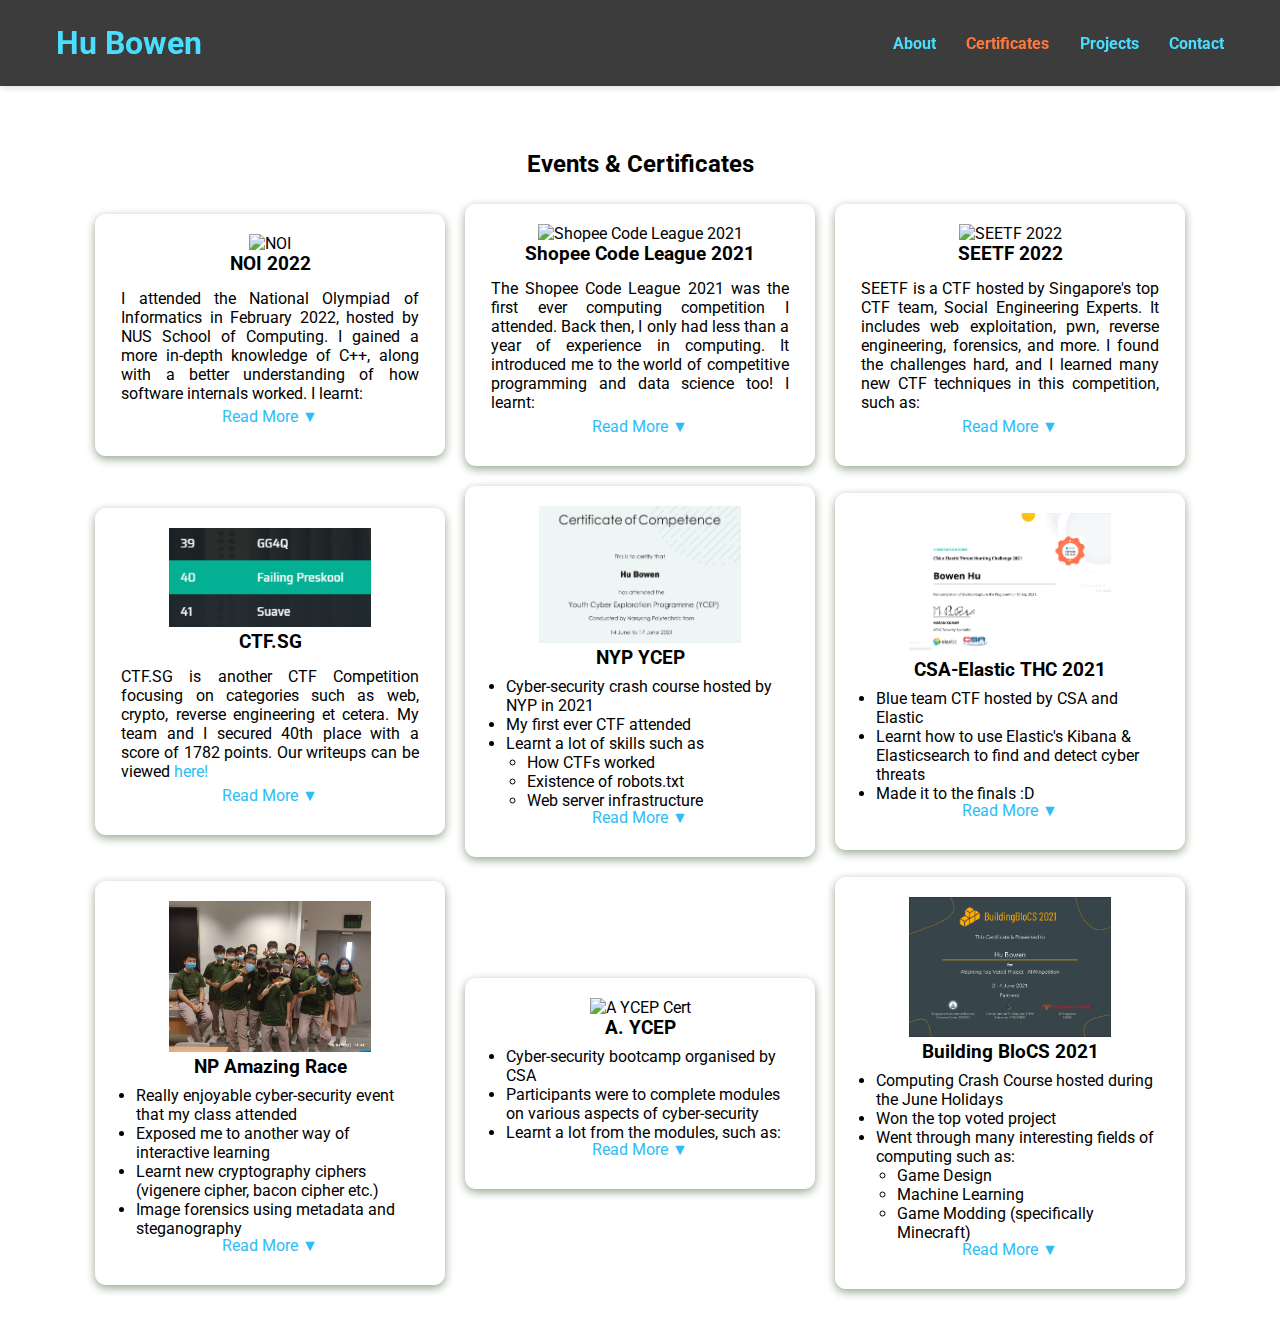
==== commit 703db89d: "Update certs.html" ====
--- a/certs.html
+++ b/certs.html
@@ -92,8 +92,8 @@
                     <h3 class="cert-title">SEETF 2022</h3>
                     <p class="cert-details">
                         SEETF is a CTF hosted by Singapore's top CTF team, Social Engineering Experts. It includes web
-                        exploitation, pwn, reverse engineering, forensics, and more. I found the challenges really hard,
-                        and I learnt many new CTF techniques in this competition, such as:
+                        exploitation, pwn, reverse engineering, forensics, and more. I found the challenges hard,
+                        and I learned many new CTF techniques in this competition, such as:
                     </p>
                     <ul id="readmore-seetf" class="hidden-more">
                         <li>Python Jail Escape</li>
@@ -112,10 +112,16 @@
                     <img src="assets/images/certs/CTFSG.png" alt="CTFSG" loading="lazy" class="certs-pic"/>
                     <h3 class="cert-title">CTF.SG</h3>
                     <p class="cert-details">
-                    </p>
-
-                    <p id="readmore-ctfsg" class="hidden-more">
-                    </p>
+                        CTF.SG is another CTF Competition focusing on categories such as web, crypto, reverse engineering
+                        et cetera. My team and I secured 40th place with a score of 1782 points. Our writeups can be
+                        viewed <a href="https://gist.github.com/wHo69/78b3a89e1e554e4aa8acd1f747c361bf">here!</a>
+                    </p>
+
+                    <ul id="readmore-ctfsg" class="hidden-more">
+                        <li>MD5 Magic Hashes</li>
+                        <li>Catching requests using tools like <a href="https://requestb.in/">requestb.in</a></li>
+                        <li>Python's Flask module</li>
+                    </ul>
                     <br>
                     <a class="read-more" id="a-ctfsg">Read More ▼</a>
                 </div>
@@ -123,8 +129,17 @@
                 <div class="cert-container cert-card animate__animated animate__pulse">
                     <img src="assets/images/certs/YCEP_Bowen-cropped.png" alt="YCEP" loading="lazy" class="certs-pic"/>
                     <h3 class="cert-title">NYP YCEP</h3>
-                    <p class="cert-details">
-                    </p>
+                    <ul class="cert-details">
+                        <li>Cyber-security crash course hosted by NYP in 2021</li>
+                        <li>My first ever CTF attended</li>
+                        <li>Learnt a lot of skills such as
+                            <ul>
+                                <li>How CTFs worked</li>
+                                <li>Existence of robots.txt</li>
+                                <li>Web server infrastructure</li>
+                            </ul>
+                        </li>
+                    </ul>
 
                     <p id="readmore-ycep" class="hidden-more">
                     </p>
@@ -135,8 +150,11 @@
                 <div class="cert-container cert-card animate__animated animate__pulse">
                     <img src="assets/images/certs/Bowen_THC2021_Cert-1.png" alt="THC CTF" loading="lazy" class="certs-pic"/>
                     <h3 class="cert-title">CSA-Elastic THC 2021</h3>
-                    <p class="cert-details">
-                    </p>
+                    <ul class="cert-details">
+                        <li>Blue team CTF hosted by CSA and Elastic</li>
+                        <li>Learnt how to use Elastic's Kibana & Elasticsearch to find and detect cyber threats</li>
+                        <li>Made it to the finals :D</li>
+                    </ul>
 
                     <p id="readmore-thc" class="hidden-more">
                     </p>
@@ -149,8 +167,12 @@
                 <div class="cert-container cert-card animate__animated animate__pulse">
                     <img src="assets/images/certs/AmazingRace.jpg" alt="NP Amazing Race" loading="lazy" class="certs-pic"/>
                     <h3 class="cert-title">NP Amazing Race</h3>
-                    <p class="cert-details">
-                    </p>
+                    <ul class="cert-details">
+                        <li>Really enjoyable cyber-security event that my class attended</li>
+                        <li>Exposed me to another way of interactive learning</li>
+                        <li>Learnt new cryptography ciphers (vigenere cipher, bacon cipher etc.)</li>
+                        <li>Image forensics using metadata and steganography</li>
+                    </ul>
 
                     <p id="readmore-np" class="hidden-more">
                     </p>
@@ -161,20 +183,40 @@
                 <div class="cert-container cert-card animate__animated animate__pulse">
                     <img src="assets/images/certs/52. Hu-Bowen-cert.png" alt="A YCEP Cert" loading="lazy" class="certs-pic"/>
                     <h3 class="cert-title">A. YCEP</h3>
-                    <p class="cert-details">
-                    </p>
-
-                    <p id="readmore-aycep" class="hidden-more">
-                    </p>
+                    <ul class="cert-details">
+                        <li>Cyber-security bootcamp organised by CSA</li>
+                        <li>Participants were to complete modules on various aspects of cyber-security</li>
+                        <li>Learnt a lot from the modules, such as:</li>
+                    </ul>
+
+                    <ul id="readmore-aycep" class="hidden-more">
+                        <li>
+                            <ul>
+                                <li>Operating System Basics</li>
+                                <li>Shell Scripting, Command Redirection, Pipes, Processes</li>
+                                <li>Docker, Registry Editor, Alternate Data Streams</li>
+                                <li>Domain and Group Policies, System Path</li>
+                            </ul>
+                        </li>
+                    </ul>
                     <br>
                     <a class="read-more" id="a-aycep">Read More ▼</a>
                 </div>
 
                 <div class="cert-container cert-card animate__animated animate__pulse">
-                    <img src="assets/images/certs/Bowen%20-%20June%20Conference-1.png" alt="Building BloCS" loading="lazy" class="certs-pic"/>
+                    <img src="assets/images/certs/Hu%20Bowen%20-%20AIWinpetition%20-%20Votes-1.png" alt="Building BloCS" loading="lazy" class="certs-pic"/>
                     <h3 class="cert-title">Building BloCS 2021</h3>
-                    <p class="cert-details">
-                    </p>
+                    <ul class="cert-details">
+                        <li>Computing Crash Course hosted during the June Holidays</li>
+                        <li>Won the top voted project</li>
+                        <li>Went through many interesting fields of computing such as:
+                        <ul>
+                            <li>Game Design</li>
+                            <li>Machine Learning</li>
+                            <li>Game Modding (specifically Minecraft)</li>
+                        </ul>
+                        </li>
+                    </ul>
 
                     <p id="readmore-bbcs" class="hidden-more">
                     </p>
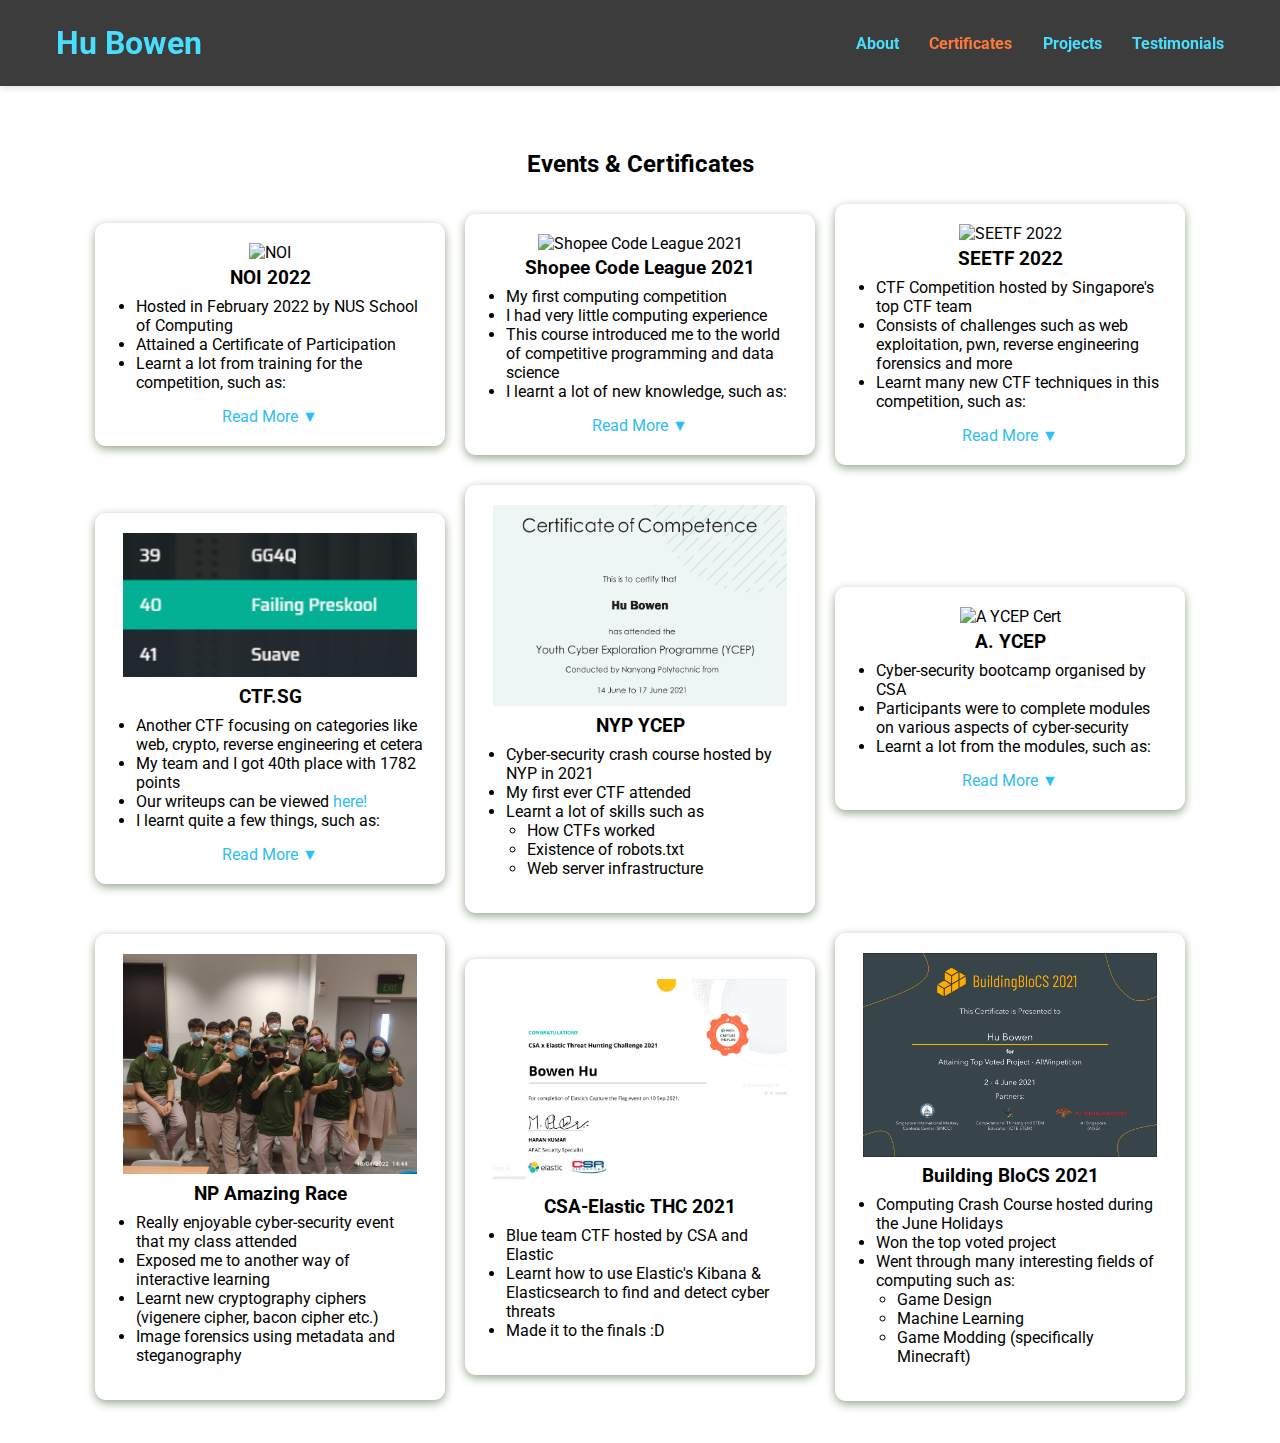
==== commit b23de8f0: "Update swup.js link" ====
--- a/certs.html
+++ b/certs.html
@@ -18,6 +18,7 @@
 
     <!-- CSS CDN -->
     <link rel="stylesheet" href="https://cdnjs.cloudflare.com/ajax/libs/animate.css/4.1.1/animate.min.css">
+    <link rel="stylesheet" href="https://cdnjs.cloudflare.com/ajax/libs/font-awesome/4.7.0/css/font-awesome.min.css">
 </head>
 <body>
     <!-- Nav Bar -->
@@ -27,7 +28,7 @@
             <li><a href="./index.html" class="nav_link">About</a></li>
             <li><a href="./certs.html" class="nav_link active">Certificates</a></li>
             <li><a href="./projects.html" class="nav_link">Projects</a></li>
-            <li><a href="./contact.html" class="nav_link">Contact</a></li>
+            <li><a href="./testimonials.html" class="nav_link">Testimonials</a></li>
         </ul>
 
         <button class="burger-menu" id="burger-menu">
@@ -46,11 +47,11 @@
                 <div class="cert-container cert-card animate__animated animate__pulse">
                     <img src="assets/images/certs/NOI.jpeg" alt="NOI" loading="lazy" class="certs-pic"/>
                     <h3 class="cert-title">NOI 2022</h3>
-                    <p class="cert-details">
-                        I attended the National Olympiad of Informatics in February 2022, hosted by NUS School of Computing.
-                        I gained a more in-depth knowledge of C++, along with a better understanding of how software internals worked.
-                        I learnt:
-                    </p>
+                    <ul class="cert-details">
+                        <li>Hosted in February 2022 by NUS School of Computing</li>
+                        <li>Attained a Certificate of Participation</li>
+                        <li>Learnt a lot from training for the competition, such as:</li>
+                    </ul>
                     <ul id="readmore-noi" class="hidden-more">
                         <li>Different Data Types
                             <ul>
@@ -71,17 +72,19 @@
                 <div class="cert-container cert-card animate__animated animate__pulse">
                     <img src="assets/images/certs/shopee.png" alt="Shopee Code League 2021" loading="lazy" class="certs-pic"/>
                     <h3 class="cert-title">Shopee Code League 2021</h3>
-                    <p class="cert-details">
-                        The Shopee Code League 2021 was the first ever computing competition I attended. Back then,
-                        I only had less than a year of experience in computing. It introduced me to the world of
-                        competitive programming and data science too! I learnt:
-                        <br>
-                    </p>
+                    <ul class="cert-details">
+                        <li>My first computing competition</li>
+                        <li>I had very little computing experience</li>
+                        <li>This course introduced me to the world of competitive programming and data science</li>
+                        <li>I learnt a lot of new knowledge, such as:</li>
+                    </ul>
 
                     <ul id="readmore-shopee" class="hidden-more">
-                        <li>Machine learning basics & Tensorflow</li>
-                        <li>Multi-dimensional arrays like vectors and tensors</li>
-                        <li>Python's pandas library and it's data structures</li>
+                        <ul>
+                            <li>Machine learning basics & Tensorflow</li>
+                            <li>Multi-dimensional arrays like vectors and tensors</li>
+                            <li>Python's pandas library and it's data structures</li>
+                        </ul>
                     </ul>
                     <br>
                     <a class="read-more" id="a-shopee">Read More ▼</a>
@@ -90,17 +93,18 @@
                 <div class="cert-container cert-card animate__animated animate__pulse">
                     <img src="assets/images/certs/seetf.png" alt="SEETF 2022" loading="lazy" class="certs-pic"/>
                     <h3 class="cert-title">SEETF 2022</h3>
-                    <p class="cert-details">
-                        SEETF is a CTF hosted by Singapore's top CTF team, Social Engineering Experts. It includes web
-                        exploitation, pwn, reverse engineering, forensics, and more. I found the challenges hard,
-                        and I learned many new CTF techniques in this competition, such as:
-                    </p>
+                    <ul class="cert-details">
+                        <li>CTF Competition hosted by Singapore's top CTF team</li>
+                        <li>Consists of challenges such as web exploitation, pwn, reverse engineering forensics and more</li>
+                        <li>Learnt many new CTF techniques in this competition, such as:</li>
+                    </ul>
                     <ul id="readmore-seetf" class="hidden-more">
-                        <li>Python Jail Escape</li>
-                        <li>Exploiting Python's eval()</li>
-                        <li>HTTP Request Smuggling</li>
-                        <li>File Path Traversal</li>
-                        <li>Regular Expressions</li>
+                        <ul>
+                            <li>Python Jail Escape</li>
+                            <li>Exploiting Python's eval()</li>
+                            <li>HTTP Request Smuggling</li>
+                            <li>File Path Traversal</li>
+                        </ul>
                     </ul>
                     <br>
                     <a class="read-more" id="a-seetf">Read More ▼</a>
@@ -111,11 +115,12 @@
                 <div class="cert-container cert-card animate__animated animate__pulse">
                     <img src="assets/images/certs/CTFSG.png" alt="CTFSG" loading="lazy" class="certs-pic"/>
                     <h3 class="cert-title">CTF.SG</h3>
-                    <p class="cert-details">
-                        CTF.SG is another CTF Competition focusing on categories such as web, crypto, reverse engineering
-                        et cetera. My team and I secured 40th place with a score of 1782 points. Our writeups can be
-                        viewed <a href="https://gist.github.com/wHo69/78b3a89e1e554e4aa8acd1f747c361bf">here!</a>
-                    </p>
+                    <ul class="cert-details">
+                        <li>Another CTF focusing on categories like web, crypto, reverse engineering et cetera</li>
+                        <li>My team and I got 40th place with 1782 points</li>
+                        <li>Our writeups can be viewed <a href="https://gist.github.com/wHo69/78b3a89e1e554e4aa8acd1f747c361bf">here!</a></li>
+                        <li>I learnt quite a few things, such as:</li>
+                    </ul>
 
                     <ul id="readmore-ctfsg" class="hidden-more">
                         <li>MD5 Magic Hashes</li>
@@ -140,26 +145,29 @@
                             </ul>
                         </li>
                     </ul>
-
-                    <p id="readmore-ycep" class="hidden-more">
-                    </p>
-                    <br>
-                    <a class="read-more" id="a-ycep">Read More ▼</a>
-                </div>
-
-                <div class="cert-container cert-card animate__animated animate__pulse">
-                    <img src="assets/images/certs/Bowen_THC2021_Cert-1.png" alt="THC CTF" loading="lazy" class="certs-pic"/>
-                    <h3 class="cert-title">CSA-Elastic THC 2021</h3>
-                    <ul class="cert-details">
-                        <li>Blue team CTF hosted by CSA and Elastic</li>
-                        <li>Learnt how to use Elastic's Kibana & Elasticsearch to find and detect cyber threats</li>
-                        <li>Made it to the finals :D</li>
-                    </ul>
-
-                    <p id="readmore-thc" class="hidden-more">
-                    </p>
-                    <br>
-                    <a class="read-more" id="a-thc">Read More ▼</a>
+                </div>
+
+                <div class="cert-container cert-card animate__animated animate__pulse">
+                    <img src="assets/images/certs/52. Hu-Bowen-cert.png" alt="A YCEP Cert" loading="lazy" class="certs-pic"/>
+                    <h3 class="cert-title">A. YCEP</h3>
+                    <ul class="cert-details">
+                        <li>Cyber-security bootcamp organised by CSA</li>
+                        <li>Participants were to complete modules on various aspects of cyber-security</li>
+                        <li>Learnt a lot from the modules, such as:</li>
+                    </ul>
+
+                    <ul id="readmore-aycep" class="hidden-more">
+                        <li>
+                            <ul>
+                                <li>Operating System Basics</li>
+                                <li>Shell Scripting, Command Redirection, Pipes, Processes</li>
+                                <li>Docker, Registry Editor, Alternate Data Streams</li>
+                                <li>Domain and Group Policies, System Path</li>
+                            </ul>
+                        </li>
+                    </ul>
+                    <br>
+                    <a class="read-more" id="a-aycep">Read More ▼</a>
                 </div>
             </div>
 
@@ -173,34 +181,16 @@
                         <li>Learnt new cryptography ciphers (vigenere cipher, bacon cipher etc.)</li>
                         <li>Image forensics using metadata and steganography</li>
                     </ul>
-
-                    <p id="readmore-np" class="hidden-more">
-                    </p>
-                    <br>
-                    <a class="read-more" id="a-np">Read More ▼</a>
-                </div>
-
-                <div class="cert-container cert-card animate__animated animate__pulse">
-                    <img src="assets/images/certs/52. Hu-Bowen-cert.png" alt="A YCEP Cert" loading="lazy" class="certs-pic"/>
-                    <h3 class="cert-title">A. YCEP</h3>
-                    <ul class="cert-details">
-                        <li>Cyber-security bootcamp organised by CSA</li>
-                        <li>Participants were to complete modules on various aspects of cyber-security</li>
-                        <li>Learnt a lot from the modules, such as:</li>
-                    </ul>
-
-                    <ul id="readmore-aycep" class="hidden-more">
-                        <li>
-                            <ul>
-                                <li>Operating System Basics</li>
-                                <li>Shell Scripting, Command Redirection, Pipes, Processes</li>
-                                <li>Docker, Registry Editor, Alternate Data Streams</li>
-                                <li>Domain and Group Policies, System Path</li>
-                            </ul>
-                        </li>
-                    </ul>
-                    <br>
-                    <a class="read-more" id="a-aycep">Read More ▼</a>
+                </div>
+
+                <div class="cert-container cert-card animate__animated animate__pulse">
+                    <img src="assets/images/certs/Bowen_THC2021_Cert-1.png" alt="THC CTF" loading="lazy" class="certs-pic"/>
+                    <h3 class="cert-title">CSA-Elastic THC 2021</h3>
+                    <ul class="cert-details">
+                        <li>Blue team CTF hosted by CSA and Elastic</li>
+                        <li>Learnt how to use Elastic's Kibana & Elasticsearch to find and detect cyber threats</li>
+                        <li>Made it to the finals :D</li>
+                    </ul>
                 </div>
 
                 <div class="cert-container cert-card animate__animated animate__pulse">
@@ -210,25 +200,20 @@
                         <li>Computing Crash Course hosted during the June Holidays</li>
                         <li>Won the top voted project</li>
                         <li>Went through many interesting fields of computing such as:
-                        <ul>
-                            <li>Game Design</li>
-                            <li>Machine Learning</li>
-                            <li>Game Modding (specifically Minecraft)</li>
-                        </ul>
-                        </li>
-                    </ul>
-
-                    <p id="readmore-bbcs" class="hidden-more">
-                    </p>
-                    <br>
-                    <a class="read-more" id="a-bbcs">Read More ▼</a>
+                            <ul>
+                                <li>Game Design</li>
+                                <li>Machine Learning</li>
+                                <li>Game Modding (specifically Minecraft)</li>
+                            </ul>
+                        </li>
+                    </ul>
                 </div>
             </div>
         </section>
     </main>
 
     <!-- Script Sources -->
-    <script src="https://unpkg.com/swup@latest/dist/swup.min.js"></script>
+    <script src="https://unpkg.com/swup@3"></script>
     <script src="assets/js/app.js"></script>
 
     <!-- Ion icons scripts -->
--- a/assets/css/styles.css
+++ b/assets/css/styles.css
@@ -11,6 +11,7 @@
     --secondary-color: #ff793c;
     --primary-shadow: #95a68e;
     --secondary-shadow: #a17a69;
+    --top-margin: 0.3rem;
     --bottom-margin: 0.5rem;
     --bottom-margin-2: 1rem;
     --line-height: 1.7rem;
@@ -91,6 +92,52 @@
 
 nav ul li {
     font-weight: var(--bold-font);
+}
+
+/* Animated Button */
+.button {
+    display: inline-block;
+    border-radius: 4px;
+    background-color: #2ebef6;
+    border: none;
+    color: #FFFFFF;
+    text-align: center;
+    font-weight: bold;
+    padding: 10px;
+    width: 250px;
+    transition: all 0.5s;
+    cursor: pointer;
+    margin: 5px;
+}
+  
+.button span {
+    vertical-align: middle;
+    cursor: pointer;
+    display: inline-block;
+    position: relative;
+    transition: 0.5s;
+}
+  
+.button span:after {
+    content: '\00bb';
+    position: absolute;
+    opacity: 0;
+    top: 0;
+    right: -20px;
+    transition: 0.5s;
+}
+
+.button:hover {
+    background-color: #ff793c;
+}
+  
+.button:hover span {
+    padding-right: 25px;
+}
+  
+.button:hover span:after {
+    opacity: 1;
+    right: 0;
 }
 
 /* Hide Burger */
@@ -134,6 +181,15 @@
     padding: 0.3rem 0;
 }
 
+.bio a {
+    color: #2ebef6;
+    transition: var(--transition);
+}
+
+.bio a:hover {
+    color: #ff793c;
+}
+
 /* Skills Styling */
 .skills {
     max-width: 68.75rem;
@@ -169,8 +225,8 @@
 }
 
 .certs-pic {
-    width: 65%;
-    height: 53.5%;
+    width: 95%;
+    height: 73.5%;
 }
 
 .certs-container {
@@ -199,6 +255,7 @@
 .cert-container ul {
     text-align: left;
     padding-left: 21px;
+    margin-bottom: 15px;
 }
 
 .cert-container a {
@@ -211,10 +268,7 @@
 }
 
 .cert-title {
-    margin-bottom: var(--bottom-margin);
-}
-
-.cert-details {
+    margin-top: var(--top-margin);
     margin-bottom: var(--bottom-margin);
 }
 
@@ -232,13 +286,174 @@
     left: 0;
     width: 100%;
     text-align: center;
-    margin: 0;
-    padding: 30px 0;
+    margin-bottom: 20px;
     cursor: pointer;
 }
 
 .hidden-more {
     display: none;
+}
+
+/* Projects */
+.projects {
+    padding: 32px 0;
+    margin-top: 2rem;
+}
+
+.projects-header {
+    text-align: center;
+    margin-bottom: 1rem;
+}
+
+.project-container {
+    margin: auto;
+    overflow: auto;
+    width: 70%;
+    display: flex;
+    align-items: center;
+    margin-bottom: 50px;
+    margin-top: 50px;
+}
+
+.project-card {
+    background-color: #fff;
+    border-radius: 11px;
+    box-shadow: 0 3px 10px var(--primary-shadow);
+    padding: 20px;
+    margin: 10px;
+    width: 100%;
+}
+
+.project-thumbnail {
+    width: 100%;
+    display: inline-block;
+    align-items: center;
+    text-align: center;
+    margin-right: -85px;
+    margin-left: -85px;
+}
+
+.project-thumbnail img {
+    width: 60%;
+    height: auto;
+    border-radius: 10px;
+}
+
+.project-content ul {
+    padding-left: 20px;
+}
+
+.project-title {
+    font-weight: bold;
+    text-align: center;
+}
+
+.project-container a {
+    color: #2ebef6;
+    transition: var(--transition);
+}
+
+.project-container a:hover {
+    color: #ff793c;
+}
+
+/* Testimonials */
+.testimonials {
+    padding: 32px 0;
+    margin-top: 2rem;
+}
+
+.testimonials-header {
+    text-align: center;
+    margin-bottom: 1rem;
+}
+
+.testimonial-container {
+    display: flex;
+    align-items: center;
+    justify-content: center;
+}
+
+.testimonial-card{
+    min-height: 400px;
+    width: 350px;
+    background-color: white;
+    border-radius: 10px;
+    box-shadow: 0 8px 30px rgba(0,0,0,.3);
+    display: flex;
+    flex-flow: column;
+    justify-content: space-between;
+}
+
+.text{
+    padding: 2.2em;
+    line-height: 1.7em;
+    position: relative;
+}
+
+.text a {
+    color: #2ebef6;
+    transition: var(--transition);
+}
+
+.text a:hover {
+    color: #ff793c;
+}
+
+.image{
+    background-color:tomato;
+    height: 120px;
+    width: 120px;
+    border-radius: 50%;
+    border: 5px solid rgb(0, 0, 0);
+    background:no-repeat center/cover url(/assets/images/Mr_Chia.jpg);
+    position: absolute;
+    top: -50%;
+    left: 50%;
+    transform: translateX(-50%);
+    display:flex;
+    justify-content:center;
+}
+  
+.footer{
+    background: linear-gradient(90deg, #000428 0%, #004e92 100%);
+    height: 140px;
+    border-radius: 0 0 10px 10px;
+    position:relative;
+}
+  
+.quote{
+    font-size: 400%;
+    float: right;
+    opacity: .1;
+    transform: rotate(10deg) translate(-10px, -40px);
+    color:#4D3FA3;
+}
+  
+.person{
+    color:white;
+    position: absolute;
+    top: 50%;
+    left: 50%;
+    transform: translate(-50%, -100%);
+    font-size:1.5rem;
+    font-weight: 600;
+    width: 100%;
+    text-align: center;
+    margin-top: 20px;
+}
+
+.position{
+    color:white;
+    position: absolute;
+    top: 70%;
+    left: 50%;
+    transform: translate(-50%, -100%);
+    font-size:0.9rem;
+    font-weight: 500;
+    width: 100%;
+    text-align: center;
+    margin-top: 13px;
 }
 
 /* Small device Styling */
@@ -292,6 +507,30 @@
     .cert-container {
         width: 20.875rem;
     }
+
+    /* Projects Section */
+    .project-container {
+        display: block;
+        width: 80%;
+        padding: 10px;
+    }
+    
+    .project-thumbnail {
+        width: 100%;
+        height: 100%;
+        margin-right: 0;
+        margin-left: 0;
+    }
+
+    .project-card {
+        margin: 0;
+        margin-top: 10px;
+    }
+
+    /* Testimonials */
+    .testimonial-container {
+        flex-direction: column;
+    }
 }
 
 /* For ultra small displays */
